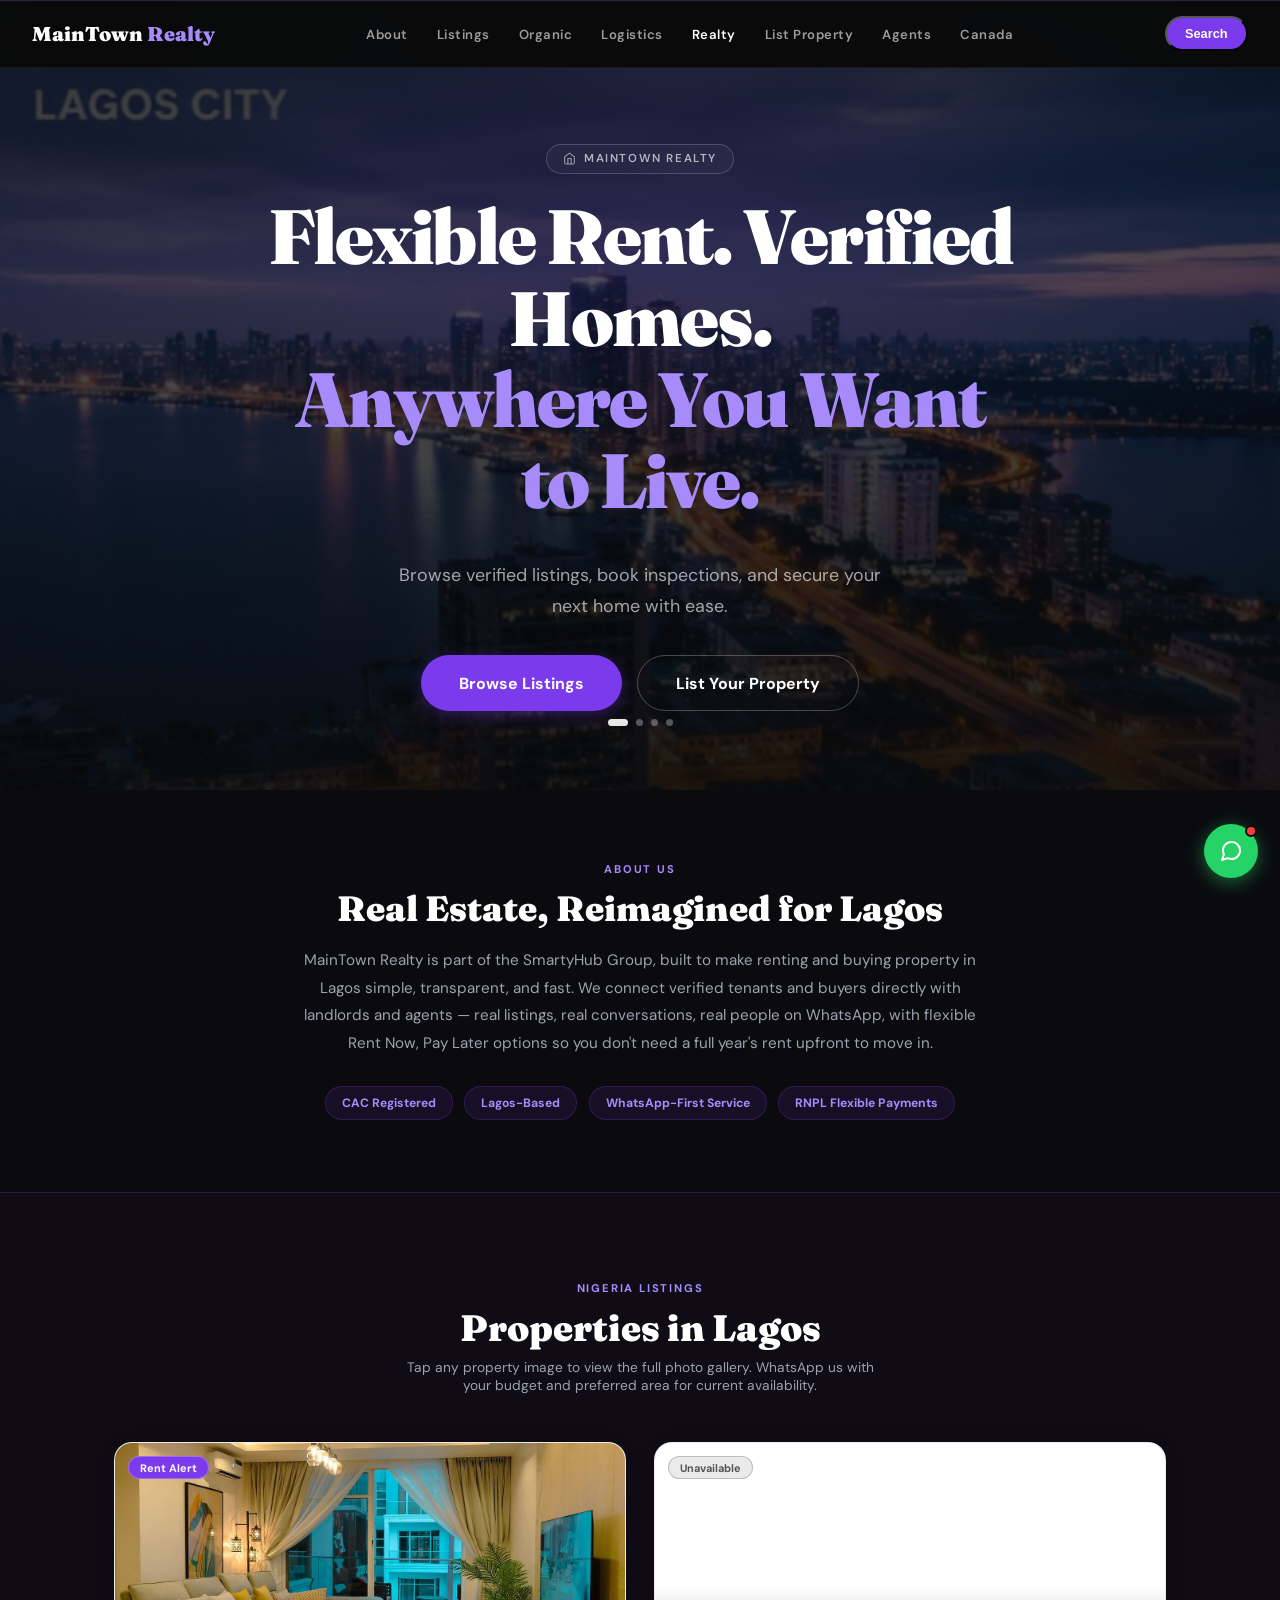
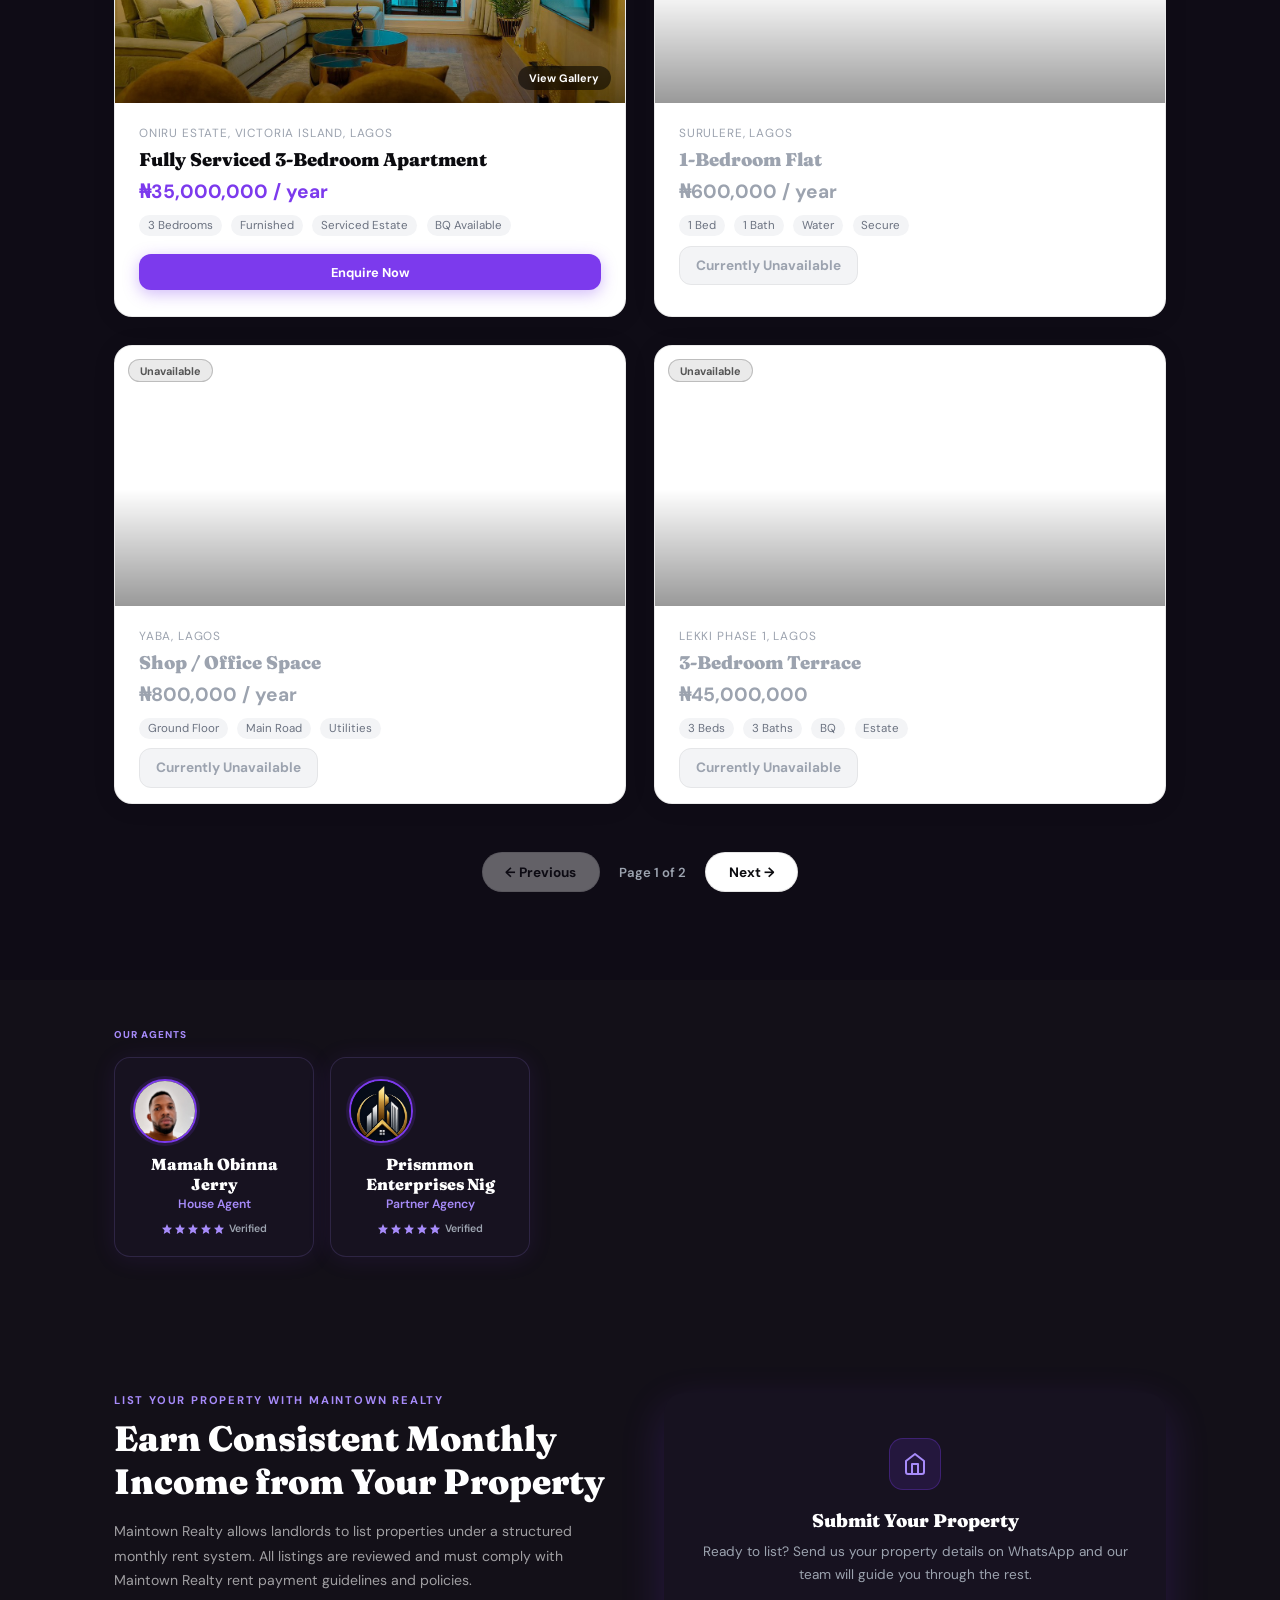
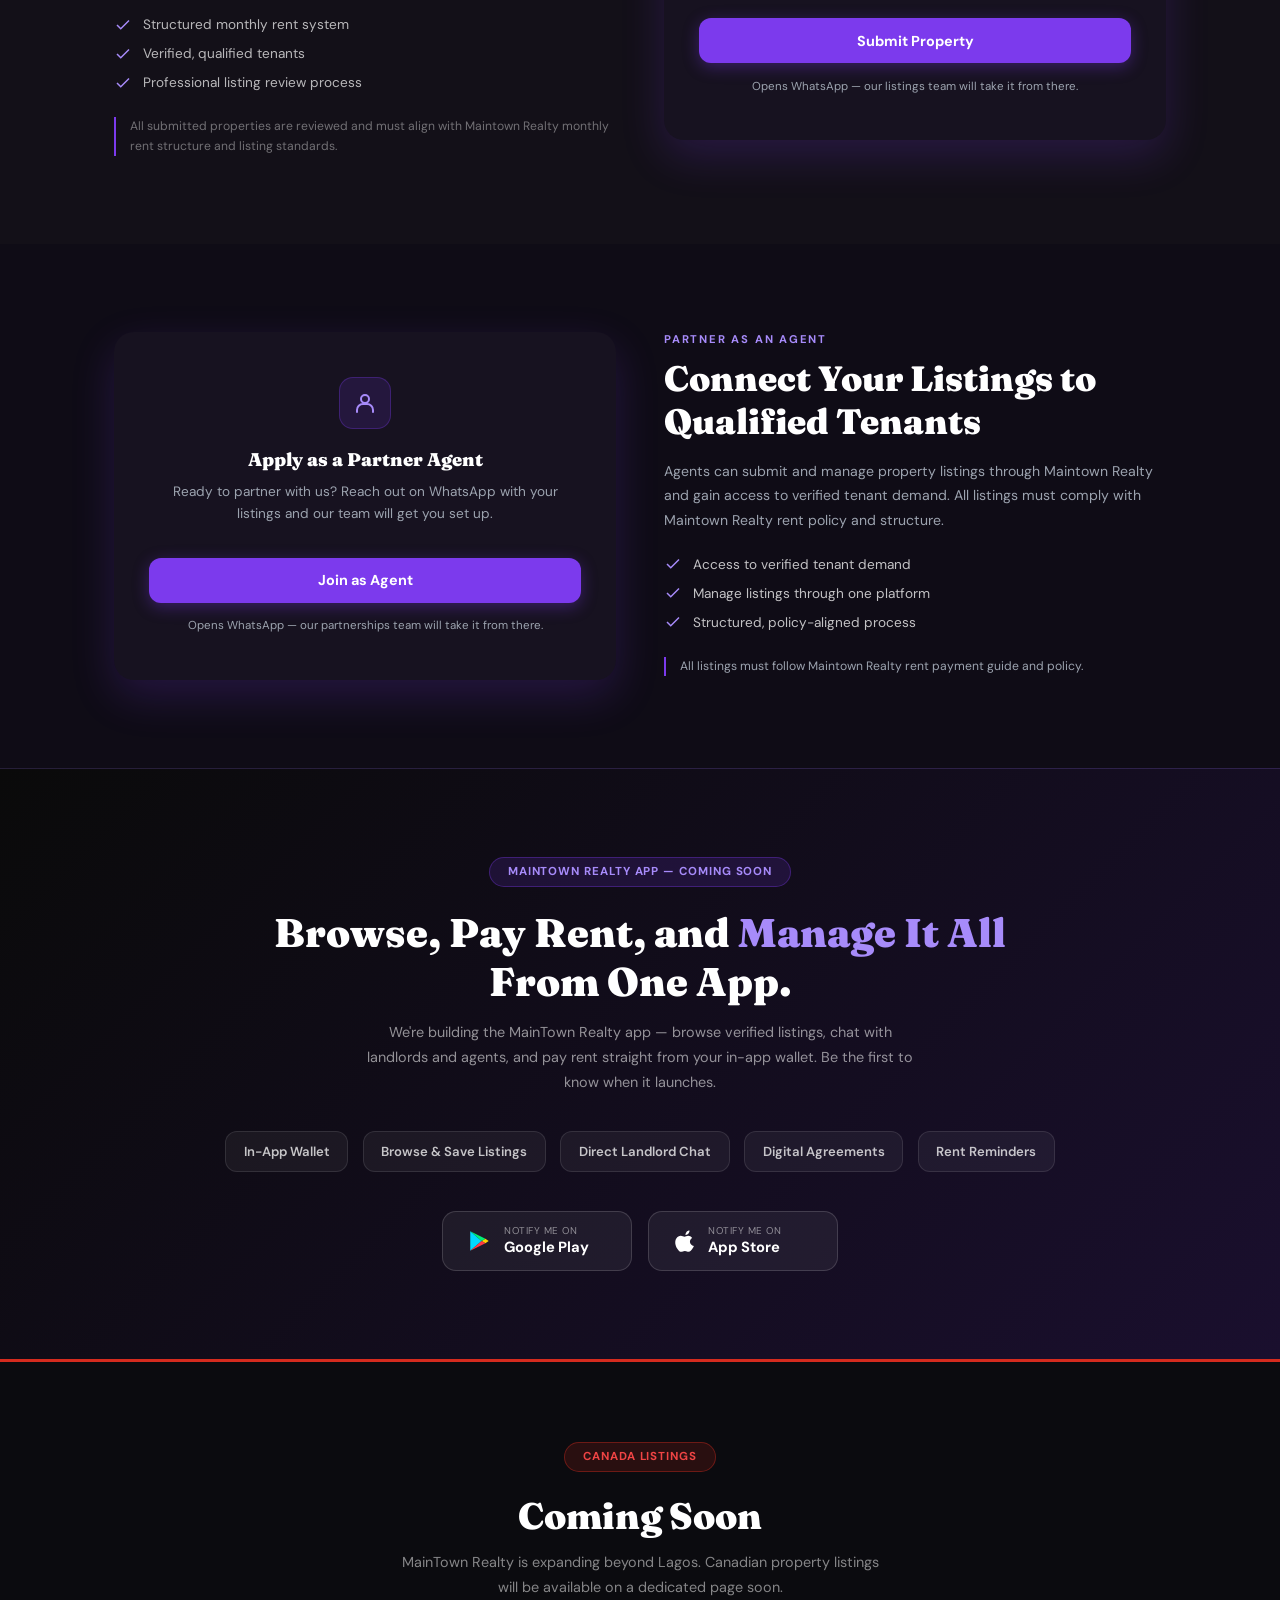
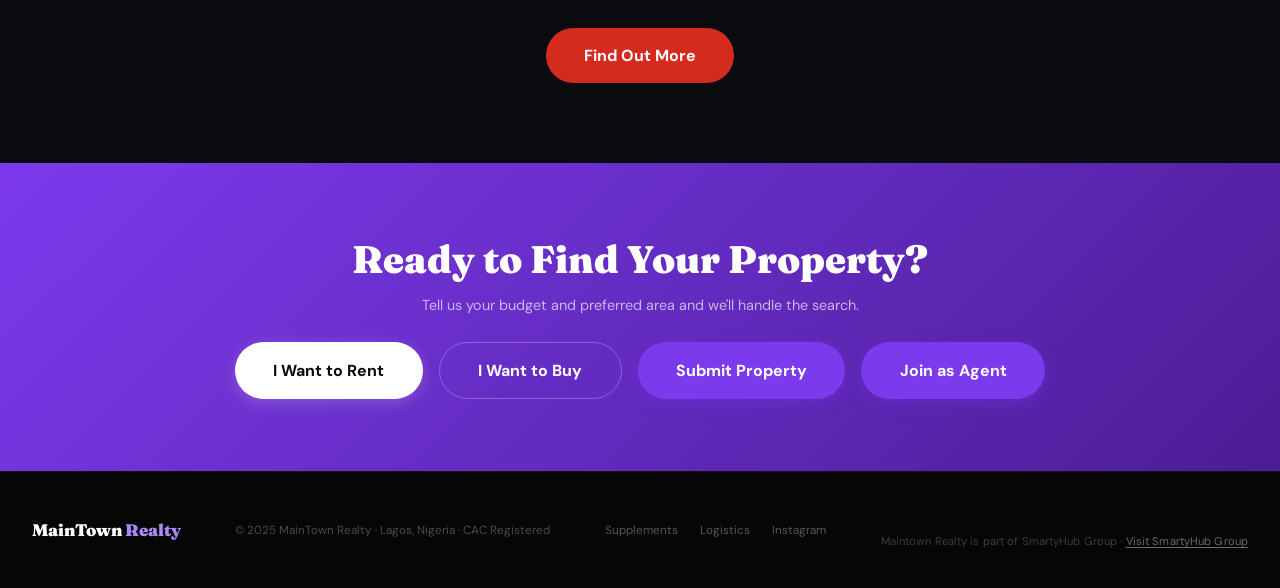
==== index.html @ 19ad1624 "Add files via upload" ====
<!DOCTYPE html>
<html lang="en">
<head>
<meta charset="UTF-8"/>
<meta name="viewport" content="width=device-width,initial-scale=1"/>
<title>MainTown Realty — Find a Home in Lagos · Flexible Payments</title>
<link rel="stylesheet" href="style.css"/>
<link rel="preload" as="image" href="images/hero/lagos-city.jpg"/>
<style>
.nav-cta { background:var(--p); }
.btn-white { background:#fff; color:var(--bk); box-shadow:0 4px 16px rgba(255,255,255,.18); }
.btn-white:hover { box-shadow:0 8px 26px rgba(255,255,255,.28); }
.search-bar {
  position:fixed; top:0; left:0; right:0; z-index:150;
  background:#0f0c16; border-bottom:1px solid rgba(167,139,250,.18);
  padding:0; max-height:0; overflow:hidden; transition:max-height .25s ease, padding .25s ease;
}
.search-bar.open { max-height:120px; padding:.9rem 1.5rem; }
.search-bar-inner { display:flex; gap:.6rem; max-width:1100px; margin:0 auto; align-items:center; }
#searchInput {
  flex:1; padding:.7rem 1rem; border-radius:10px; border:1.5px solid rgba(167,139,250,.25);
  background:rgba(255,255,255,.05); color:#fff; font-family:'DM Sans',sans-serif; font-size:.88rem;
}
#searchInput::placeholder { color:rgba(255,255,255,.4); }
#searchInput:focus { outline:none; border-color:var(--p); background:rgba(255,255,255,.08); }
.search-go {
  background:var(--p); color:#fff; border:none; padding:.7rem 1.3rem; border-radius:10px;
  font-weight:700; font-size:.85rem; cursor:pointer; transition:opacity .2s; white-space:nowrap;
}
.search-go:hover { opacity:.88; }
.search-close {
  background:transparent; border:1px solid rgba(255,255,255,.2); color:#fff; width:38px; height:38px;
  border-radius:50%; cursor:pointer; font-size:1rem; flex-shrink:0;
}
.search-close:hover { background:rgba(255,255,255,.08); }
.search-status { max-width:1100px; margin:.5rem auto 0; font-size:.78rem; color:rgba(255,255,255,.5); }
@media(max-width:600px) {
  .search-bar-inner { flex-wrap:wrap; }
  #searchInput { min-width:100%; order:1; }
  .search-go { order:2; }
  .search-close { order:3; margin-left:auto; }
}
.re-hero {
  position:relative;
  min-height:70vh; display:flex; flex-direction:column; justify-content:center; align-items:center; text-align:center;
  padding:9rem 1.5rem 4rem;
  overflow:hidden;
}
.hero-slideshow { position:absolute; inset:0; z-index:0; }
.hero-slide {
  position:absolute; inset:0;
  background-size:cover; background-position:center 55%;
  filter:saturate(.92) brightness(.68) contrast(1.05);
  opacity:0; transition:opacity 1.4s ease-in-out;
}
.hero-slide.active { opacity:1; }
.re-hero::after {
  content:''; position:absolute; inset:0;
  background:
    linear-gradient(180deg, rgba(10,10,10,.75) 0%, rgba(10,10,10,.55) 35%, rgba(10,10,10,.88) 100%),
    radial-gradient(ellipse 60% 50% at 50% 30%, rgba(124,58,237,.28) 0%, transparent 60%);
  z-index:1;
}
.re-hero > *:not(.hero-slideshow) { position:relative; z-index:2; }
.hero-dots { display:flex; gap:.5rem; justify-content:center; margin-top:.5rem; }
.hero-dot {
  width:7px; height:7px; border-radius:50%; background:rgba(255,255,255,.3);
  border:none; cursor:pointer; padding:0; transition:all .3s;
}
.hero-dot.active { background:rgba(255,255,255,.9); width:20px; border-radius:4px; }
.re-hero-kicker {
  display:inline-flex; align-items:center; gap:.5rem;
  font-size:.72rem; font-weight:600; letter-spacing:.14em; text-transform:uppercase;
  color:rgba(255,255,255,.65); margin-bottom:1.4rem;
  border:1px solid rgba(255,255,255,.18); border-radius:50px; padding:.4rem 1rem;
  background:rgba(255,255,255,.04); backdrop-filter:blur(8px);
}
.re-hero-kicker svg { width:13px; height:13px; opacity:.8; }
.re-hero h1 { font-size:clamp(2.3rem,6vw,5rem); max-width:760px; margin-bottom:.5em; letter-spacing:-.025em; }
.re-hero h1 span { color:var(--pl); }
.re-hero p { font-size:clamp(.92rem,1.8vw,1.12rem); color:rgba(255,255,255,.62); max-width:520px; line-height:1.75; margin:0 auto 2rem; }

/* LISTINGS — GRID (NOT SLIDER) */
.listings-section { background:#0f0c16; padding:5.5rem 0; }

.about-section { background:var(--bk); padding:4.5rem 0; border-bottom:1px solid var(--bd); }
.about-inner { max-width:720px; margin:0 auto; text-align:center; }
.about-inner h2 { font-family:'Fraunces',serif; font-size:clamp(1.6rem,3vw,2.2rem); color:var(--wh); margin-bottom:1.1rem; }
.about-inner p { font-size:.95rem; color:var(--gr); line-height:1.8; margin-bottom:1.8rem; }
.about-stats { display:flex; flex-wrap:wrap; justify-content:center; gap:.7rem; }
.about-stat {
  font-size:.76rem; font-weight:700; color:var(--pl); background:rgba(124,58,237,.1);
  border:1px solid rgba(124,58,237,.25); padding:.5rem 1rem; border-radius:50px;
}

.agent-section { background:var(--bk2); padding:3rem 0; }
.agent-grid { display:flex; flex-wrap:wrap; gap:1rem; }
.agent-card {
  width:200px; background:#171220; border:1px solid var(--bd);
  border-radius:16px; padding:1.3rem 1.1rem; text-align:center; box-shadow:var(--shadow);
}
.agent-photo {
  width:64px; height:64px; border-radius:50%; object-fit:cover; object-position:center 30%;
  border:2px solid var(--p); box-shadow:0 0 0 3px rgba(124,58,237,.16); margin-bottom:.7rem;
}
.agent-eyebrow { display:inline-block; font-size:.62rem; font-weight:800; letter-spacing:.1em; text-transform:uppercase; color:var(--pl); margin-bottom:.3rem; }
.agent-name { font-family:'Fraunces',serif; font-size:1rem; color:var(--wh); margin-bottom:.15rem; line-height:1.25; }
.agent-title { font-size:.76rem; color:var(--pl); font-weight:600; margin-bottom:.6rem; }
.agent-rating { display:flex; align-items:center; justify-content:center; gap:.3rem; }
.agent-stars { display:flex; gap:1px; color:var(--pl); }
.agent-stars svg { width:12px; height:12px; }
.agent-rating-text { font-size:.66rem; color:var(--gr); font-weight:600; }
.agent-slot-empty {
  width:200px; border:1.5px dashed var(--bd); border-radius:16px; display:flex;
  align-items:center; justify-content:center; text-align:center; padding:1.3rem 1rem;
  font-size:.76rem; color:var(--gr); min-height:168px;
}
.listings-grid {
  display:grid; grid-template-columns:1fr 1fr; gap:1.75rem; margin-top:3rem;
}
.prop-card { background:#ffffff; border-radius:18px; overflow:hidden; border:1px solid rgba(0,0,0,.08); box-shadow:0 2px 24px rgba(0,0,0,.08); transition:transform .22s, box-shadow .22s; }
.prop-card:hover { transform:translateY(-6px); box-shadow:var(--shadow-lg); }
.prop-img {
  height:260px; display:flex; align-items:center; justify-content:center; position:relative;
  background-size:cover; background-position:center; cursor:pointer;
}
.prop-img::after { content:''; position:absolute; inset:0; background:linear-gradient(180deg,rgba(0,0,0,0) 55%,rgba(0,0,0,.4) 100%); pointer-events:none; }
.prop-img .prop-view-hint {
  position:absolute; bottom:.8rem; right:.9rem; z-index:2;
  background:rgba(0,0,0,.55); color:#fff; font-size:.68rem; font-weight:700;
  padding:.32rem .7rem; border-radius:50px; display:flex; align-items:center; gap:.35rem;
  backdrop-filter:blur(4px);
}
.prop-badge { position:absolute; top:.8rem; left:.8rem; z-index:2; }
.prop-badge .pill-p { background:#7C3AED; border:1px solid rgba(255,255,255,.25); color:#ffffff; }
.prop-body { padding:1.4rem 1.5rem 1.6rem; }
.prop-location { font-size:.74rem; color:var(--gr); text-transform:uppercase; letter-spacing:.07em; margin-bottom:.4rem; display:flex; align-items:center; gap:.3rem; }
.prop-name { font-family:'Fraunces',serif; font-size:1.15rem; font-weight:900; color:#0b0b0f; margin-bottom:.5rem; }
.prop-price { font-size:1.2rem; font-weight:700; color:var(--p); margin-bottom:.7rem; }
.prop-price-note { font-size:.72rem; color:var(--gr); margin-top:-.5rem; margin-bottom:.7rem; line-height:1.5; }
.prop-features { display:flex; gap:.6rem; flex-wrap:wrap; margin-bottom:1.1rem; }
.prop-feat { font-size:.72rem; color:#6B7280; background:#F3F4F6; padding:.2rem .55rem; border-radius:50px; }
.prop-btn { width:100%; justify-content:center; border-radius:12px; }
.prop-card.unavailable .prop-img { filter:grayscale(1) brightness(.75); cursor:default; }
.prop-card.unavailable .prop-name,
.prop-card.unavailable .prop-price { color:#9CA3AF; }
.prop-card.unavailable .prop-view-hint { display:none; }
.pill-gray { background:rgba(107,114,128,.12); border:1px solid rgba(107,114,128,.3); color:#6B7280; }
.prop-btn-disabled {
  width:100%; text-align:center; padding:.65rem 1rem; border-radius:12px;
  background:#F3F4F6; color:#9CA3AF; font-weight:700; font-size:.85rem;
  cursor:not-allowed; border:1px solid rgba(0,0,0,.06);
}

@media (max-width:760px) {
  .listings-grid { grid-template-columns:1fr; }
  .prop-img { height:220px; }
}

/* PAGINATION */
.pagination { display:flex; align-items:center; justify-content:center; gap:1.2rem; margin-top:3rem; }
.page-btn {
  background:#ffffff; border:1.5px solid rgba(0,0,0,.1); color:#0b0b0f;
  padding:.65rem 1.4rem; border-radius:50px; font-size:.85rem; font-weight:700;
  cursor:pointer; transition:all .2s; font-family:'DM Sans',sans-serif;
}
.page-btn:hover:not(:disabled) { border-color:var(--p); color:var(--p); }
.page-btn:disabled { opacity:.35; cursor:not-allowed; }
.page-indicator { font-size:.82rem; color:var(--gr); font-weight:600; }

/* LIGHTBOX — FULL SCREEN IMAGE GALLERY SLIDER */
.lightbox {
  display:none; position:fixed; inset:0; z-index:999; background:rgba(5,5,5,.96);
  align-items:center; justify-content:center; flex-direction:column;
}
.lightbox.active { display:flex; }
.lb-stage { position:relative; width:100%; max-width:960px; height:78vh; display:flex; align-items:center; justify-content:center; touch-action:pan-y; overflow:hidden; }
.lb-stage img { max-width:100%; max-height:100%; object-fit:contain; border-radius:8px; user-select:none; -webkit-user-drag:none; }
.lb-close {
  position:absolute; top:1.3rem; right:1.5rem; z-index:2; background:rgba(255,255,255,.1);
  border:1px solid rgba(255,255,255,.2); color:#fff; width:42px; height:42px; border-radius:50%;
  font-size:1.3rem; cursor:pointer; display:flex; align-items:center; justify-content:center;
}
.lb-close:hover { background:rgba(255,255,255,.2); }
.lb-arrow {
  position:absolute; top:50%; transform:translateY(-50%); z-index:2;
  background:rgba(255,255,255,.1); border:1px solid rgba(255,255,255,.2); color:#fff;
  width:48px; height:48px; border-radius:50%; font-size:1.4rem; cursor:pointer;
  display:flex; align-items:center; justify-content:center;
}
.lb-arrow:hover { background:rgba(255,255,255,.2); }
.lb-prev { left:1rem; }
.lb-next { right:1rem; }
.lb-counter { color:rgba(255,255,255,.6); font-size:.82rem; margin-top:1rem; letter-spacing:.03em; }
.lb-caption { color:#fff; font-size:.95rem; font-weight:700; margin-top:.3rem; font-family:'Fraunces',serif; }
@media (max-width:640px) {
  .lb-stage { height:60vh; }
  .lb-arrow { width:40px; height:40px; font-size:1.2rem; }
}

/* ONBOARDING — LANDLORD / AGENT */
.onb-section { padding:5.5rem 0; }
.onb-section.landlord { background:var(--bk2); }
.onb-section.agent { background:#0f0c16; }
.onb-inner { display:grid; grid-template-columns:1fr 1fr; gap:3rem; align-items:start; }
.onb-text h2 { font-size:clamp(1.5rem,3vw,2.2rem); margin-bottom:1rem; }
.onb-section.landlord .onb-text h2 { color:var(--wh); }
.onb-section.agent .onb-text h2 { color:var(--wh); }
.onb-text p.onb-desc { font-size:.88rem; line-height:1.75; margin-bottom:1.4rem; }
.onb-section.landlord .onb-desc { color:rgba(255,255,255,.6); }
.onb-section.agent .onb-desc { color:var(--gr); }
.onb-perks { list-style:none; display:flex; flex-direction:column; gap:.7rem; margin-bottom:1.6rem; }
.onb-perk { display:flex; align-items:center; gap:.7rem; font-size:.85rem; }
.onb-section.landlord .onb-perk { color:rgba(255,255,255,.7); }
.onb-section.agent .onb-perk { color:rgba(255,255,255,.75); }
.onb-perk svg { flex-shrink:0; color:var(--pl); }
.onb-note { font-size:.76rem; line-height:1.6; border-left:2px solid var(--p); padding-left:.9rem; }
.onb-section.landlord .onb-note { color:rgba(255,255,255,.4); }
.onb-section.agent .onb-note { color:var(--gr); }

.onb-card { background:#171220; border-radius:20px; padding:2rem 2.2rem 2.2rem; box-shadow:0 16px 44px rgba(124,58,237,.20); }
.onb-card h3 { font-family:'Fraunces',serif; font-size:1.15rem; color:var(--wh); margin-bottom:1.4rem; }
.onb-field { margin-bottom:1.1rem; }
.onb-field label { display:block; font-size:.74rem; font-weight:700; color:rgba(255,255,255,.72); margin-bottom:.4rem; text-transform:uppercase; letter-spacing:.04em; }
.onb-field input, .onb-field select {
  width:100%; padding:.75rem .9rem; border-radius:10px; border:1.5px solid rgba(167,139,250,.22);
  font-family:'DM Sans',sans-serif; font-size:.88rem; color:var(--wh); background:rgba(255,255,255,.05);
  transition:border-color .2s;
}
.onb-field input:focus, .onb-field select:focus { outline:none; border-color:var(--p); background:rgba(255,255,255,.09); }
.onb-field input[type="file"] { padding:.6rem .9rem; font-size:.8rem; }
.onb-submit { width:100%; justify-content:center; margin-top:.4rem; border-radius:12px; }
.onb-formnote { font-size:.72rem; color:var(--gr); margin-top:.9rem; line-height:1.55; text-align:center; }

.onb-cta-card { text-align:center; padding:2.8rem 2.2rem; }
.onb-cta-icon { display:flex; align-items:center; justify-content:center; width:52px; height:52px; border-radius:14px; background:rgba(124,58,237,.14); border:1px solid rgba(124,58,237,.3); color:var(--pl); margin:0 auto 1.2rem; }
.onb-cta-card h3 { margin-bottom:.6rem; }
.onb-cta-sub { font-size:.85rem; color:var(--gr); line-height:1.65; margin-bottom:1.6rem; }
.onb-cta-card .onb-submit { display:inline-flex; }

/* APP COMING SOON */
.app-section {
  background:linear-gradient(135deg,#0A0A0A 0%,#1A0F2E 100%); padding:5.5rem 0; text-align:center;
  border-top:1px solid rgba(167,139,250,.15);
}
.app-badge {
  display:inline-flex; align-items:center; gap:.5rem; background:rgba(124,58,237,.15);
  border:1px solid rgba(124,58,237,.35); border-radius:50px; padding:.4rem 1.1rem;
  font-size:.72rem; font-weight:700; letter-spacing:.08em; text-transform:uppercase; color:var(--pl);
  margin-bottom:1.3rem;
}
.app-section h2 { font-size:clamp(1.7rem,3.4vw,2.5rem); color:var(--wh); margin-bottom:.9rem; }
.app-section h2 span { color:var(--pl); }
.app-section p.app-desc { font-size:.9rem; color:rgba(255,255,255,.55); max-width:560px; margin:0 auto 2.2rem; line-height:1.75; }
.app-features { display:flex; gap:.9rem; flex-wrap:wrap; justify-content:center; margin-bottom:2.4rem; }
.app-feat {
  display:flex; align-items:center; gap:.5rem; background:rgba(255,255,255,.05);
  border:1px solid rgba(255,255,255,.1); border-radius:12px; padding:.7rem 1.1rem;
  font-size:.82rem; color:rgba(255,255,255,.75); font-weight:600;
}
.app-store-btns { display:flex; gap:1rem; justify-content:center; flex-wrap:wrap; }
.app-store-btn {
  display:flex; align-items:center; gap:.7rem; background:rgba(255,255,255,.06);
  border:1.5px solid rgba(255,255,255,.15); color:#fff; padding:.8rem 1.5rem;
  border-radius:14px; text-decoration:none; transition:all .2s; min-width:190px;
}
.app-store-btn:hover { background:rgba(255,255,255,.1); border-color:rgba(255,255,255,.3); transform:translateY(-2px); }
.app-store-btn svg { flex-shrink:0; }
.app-store-btn .astb-label { text-align:left; }
.app-store-btn .astb-small { font-size:.62rem; color:rgba(255,255,255,.5); display:block; text-transform:uppercase; letter-spacing:.05em; }
.app-store-btn .astb-big { font-size:.92rem; font-weight:700; display:block; }

@media(max-width:900px) {
  .onb-inner { grid-template-columns:1fr; }
}

/* CANADA — SIMPLE TEASER, LAST SECTION */
.canada-teaser {
  background:var(--bk); padding:5rem 0; text-align:center; border-top:3px solid #D52B1E;
}
.canada-teaser .flag-pill {
  display:inline-flex; align-items:center; gap:.5rem; background:rgba(213,43,30,.15);
  border:1px solid rgba(213,43,30,.4); border-radius:50px; padding:.4rem 1.1rem;
  font-size:.72rem; font-weight:700; letter-spacing:.08em; text-transform:uppercase; color:#EF4444;
  margin-bottom:1.3rem;
}
.canada-teaser h2 { font-size:clamp(1.6rem,3.2vw,2.3rem); color:var(--wh); margin-bottom:.8rem; }
.canada-teaser p { font-size:.9rem; color:rgba(255,255,255,.5); max-width:480px; margin:0 auto 1.8rem; line-height:1.7; }
.canada-teaser .btn { background:#D52B1E; color:#fff; }
.canada-teaser .btn:hover { opacity:.88; }

/* CTA */
.re-cta { background:linear-gradient(135deg,var(--p) 0%,#4C1D95 100%); padding:4.5rem 0; text-align:center; }
.re-cta h2 { font-size:clamp(1.6rem,3.5vw,2.4rem); margin-bottom:.8rem; }
.re-cta p { color:rgba(255,255,255,.65); font-size:.9rem; margin-bottom:1.8rem; }
.re-cta-btns { display:flex; gap:1rem; justify-content:center; flex-wrap:wrap; }
</style>
</head>
<body>
<div class="wa-float"><a href="https://wa.me/2348066611017?text=Hi,%20I%20want%20to%20find%20a%20property" target="_blank"><svg width="24" height="24" viewBox="0 0 24 24" fill="none" stroke="currentColor" stroke-width="2" stroke-linecap="round" stroke-linejoin="round"><path d="M21 11.5a8.38 8.38 0 0 1-.9 3.8 8.5 8.5 0 0 1-7.6 4.7 8.38 8.38 0 0 1-3.8-.9L3 21l1.9-5.7a8.38 8.38 0 0 1-.9-3.8 8.5 8.5 0 0 1 4.7-7.6 8.38 8.38 0 0 1 3.8-.9h.5a8.48 8.48 0 0 1 8 8v.5z"/></svg><span class="wa-dot"></span></a></div>

<nav class="nav">
  <a href="index.html" class="nav-logo">MainTown <em>Realty</em></a>
  <ul class="nav-links">
    <li><a href="#about">About</a></li>
    <li><a href="#listings">Listings</a></li>
    <li><a href="organic.html">Organic</a></li>
    <li><a href="logistics.html">Logistics</a></li>
    <li><a href="index.html" class="active">Realty</a></li>
    <li><a href="#landlords">List Property</a></li>
    <li><a href="#agents">Agents</a></li>
    <li><a href="#canada">Canada</a></li>
  </ul>
  <button id="navSearchBtn" class="nav-cta" onclick="toggleSearch()">Search</button>
</nav>

<!-- SEARCH BAR -->
<div class="search-bar" id="searchBar">
  <div class="search-bar-inner">
    <input type="text" id="searchInput" placeholder="Search by area, e.g. Lekki, Ikeja, Yaba..." autocomplete="off"/>
    <button class="search-go" onclick="runSearch()">Search</button>
    <button class="search-close" onclick="toggleSearch()" aria-label="Close search">✕</button>
  </div>
  <div class="search-status" id="searchStatus"></div>
</div>

<!-- HERO -->
<section class="re-hero">
  <div class="hero-slideshow" id="heroSlideshow">
    <div class="hero-slide active" style="background-image:url('images/hero/lagos-city.jpg')"></div>
    <div class="hero-slide" style="background-image:url('images/hero/abuja-city.jpg')"></div>
    <div class="hero-slide" style="background-image:url('images/hero/lagos-home.jpg')"></div>
    <div class="hero-slide" style="background-image:url('images/hero/abuja-home.png')"></div>
  </div>
  <span class="re-hero-kicker fade-up">
    <svg viewBox="0 0 24 24" fill="none" stroke="currentColor" stroke-width="2"><path d="M3 9l9-7 9 7v11a2 2 0 0 1-2 2H5a2 2 0 0 1-2-2z"/><path d="M9 22V12h6v10"/></svg>
    MainTown Realty
  </span>
  <h1 class="display fade-up delay-1">Flexible Rent. Verified Homes.<br/><span>Anywhere You Want to Live.</span></h1>
  <p class="fade-up delay-2">Browse verified listings, book inspections, and secure your next home with ease.</p>
  <div style="display:flex;gap:.9rem;flex-wrap:wrap;justify-content:center" class="fade-up delay-3">
    <a href="#listings" class="btn btn-p btn-lg">Browse Listings</a>
    <a href="#landlords" class="btn btn-ghost btn-lg">List Your Property</a>
  </div>
  <div class="hero-dots" id="heroDots">
    <button class="hero-dot active" onclick="goToSlide(0)" aria-label="Lagos City"></button>
    <button class="hero-dot" onclick="goToSlide(1)" aria-label="Abuja City"></button>
    <button class="hero-dot" onclick="goToSlide(2)" aria-label="Lagos Home"></button>
    <button class="hero-dot" onclick="goToSlide(3)" aria-label="Abuja Home"></button>
  </div>
</section>

<!-- ABOUT -->
<section class="about-section" id="about">
  <div class="wrap about-inner">
    <span class="eyebrow eyebrow-p">About Us</span>
    <h2>Real Estate, Reimagined for Lagos</h2>
    <p>MainTown Realty is part of the SmartyHub Group, built to make renting and buying property in Lagos simple, transparent, and fast. We connect verified tenants and buyers directly with landlords and agents — real listings, real conversations, real people on WhatsApp, with flexible Rent Now, Pay Later options so you don't need a full year's rent upfront to move in.</p>
    <div class="about-stats">
      <span class="about-stat">CAC Registered</span>
      <span class="about-stat">Lagos-Based</span>
      <span class="about-stat">WhatsApp-First Service</span>
      <span class="about-stat">RNPL Flexible Payments</span>
    </div>
  </div>
</section>

<!-- NIGERIA PROPERTY LISTINGS -->
<section class="listings-section" id="listings">
  <div class="wrap">
    <div class="center">
      <span class="eyebrow eyebrow-p">Nigeria Listings</span>
      <h2 style="color:var(--wh);font-size:clamp(1.6rem,3vw,2.3rem)">Properties in Lagos</h2>
      <p style="color:var(--gr);font-size:.86rem;margin-top:.5rem;max-width:480px;margin-left:auto;margin-right:auto">Tap any property image to view the full photo gallery. WhatsApp us with your budget and preferred area for current availability.</p>
    </div>

    <div class="listings-grid" id="listingsGrid">
            <div class="prop-card">
        <div class="prop-img" style="background-image:url('images/oniru/living-room.jpg')" onclick="openLightbox(0)">
          <div class="prop-badge"><span class="pill pill-p">Rent Alert</span></div>
          <div class="prop-view-hint">View Gallery</div>
        </div>
        <div class="prop-body">
          <div class="prop-location">Oniru Estate, Victoria Island, Lagos</div>
          <div class="prop-name">Fully Serviced 3-Bedroom Apartment</div>
          <div class="prop-price">₦35,000,000 / year</div>
          <div class="prop-features"><span class="prop-feat">3 Bedrooms</span><span class="prop-feat">Furnished</span><span class="prop-feat">Serviced Estate</span><span class="prop-feat">BQ Available</span></div>
          <a href="https://wa.me/2348066611017?text=Hi%2C%20I%27m%20interested%20in%20the%20Fully%20Serviced%203-Bedroom%20Apartment%20in%20Oniru%20Estate%2C%20Victoria%20Island%20(%E2%82%A635M%2Fyear)." class="btn btn-p btn-sm prop-btn" target="_blank">Enquire Now</a>
        </div>
      </div>
      <div class="prop-card unavailable">
        <div class="prop-img" style="background-image:url('https://images.unsplash.com/photo-1522708323590-d24dbb6b0267?auto=format&fit=crop&w=800&q=75')">
          <div class="prop-badge"><span class="pill pill-gray">Unavailable</span></div>
        </div>
        <div class="prop-body">
          <div class="prop-location">Surulere, Lagos</div>
          <div class="prop-name">1-Bedroom Flat</div>
          <div class="prop-price">₦600,000 / year</div>
          <div class="prop-features"><span class="prop-feat">1 Bed</span><span class="prop-feat">1 Bath</span><span class="prop-feat">Water</span><span class="prop-feat">Secure</span></div>
          <span class="prop-btn-disabled">Currently Unavailable</span>
        </div>
      </div>
      <div class="prop-card unavailable">
        <div class="prop-img" style="background-image:url('https://images.unsplash.com/photo-1497366216548-37526070297c?auto=format&fit=crop&w=800&q=75')">
          <div class="prop-badge"><span class="pill pill-gray">Unavailable</span></div>
        </div>
        <div class="prop-body">
          <div class="prop-location">Yaba, Lagos</div>
          <div class="prop-name">Shop / Office Space</div>
          <div class="prop-price">₦800,000 / year</div>
          <div class="prop-features"><span class="prop-feat">Ground Floor</span><span class="prop-feat">Main Road</span><span class="prop-feat">Utilities</span></div>
          <span class="prop-btn-disabled">Currently Unavailable</span>
        </div>
      </div>
      <div class="prop-card unavailable">
        <div class="prop-img" style="background-image:url('https://images.unsplash.com/photo-1564013799919-ab600027ffc6?auto=format&fit=crop&w=800&q=75')">
          <div class="prop-badge"><span class="pill pill-gray">Unavailable</span></div>
        </div>
        <div class="prop-body">
          <div class="prop-location">Lekki Phase 1, Lagos</div>
          <div class="prop-name">3-Bedroom Terrace</div>
          <div class="prop-price">₦45,000,000</div>
          <div class="prop-features"><span class="prop-feat">3 Beds</span><span class="prop-feat">3 Baths</span><span class="prop-feat">BQ</span><span class="prop-feat">Estate</span></div>
          <span class="prop-btn-disabled">Currently Unavailable</span>
        </div>
      </div>
      <div class="prop-card unavailable">
        <div class="prop-img" style="background-image:url('https://images.unsplash.com/photo-1493809842364-78817add7ffb?auto=format&fit=crop&w=800&q=75')">
          <div class="prop-badge"><span class="pill pill-gray">Unavailable</span></div>
        </div>
        <div class="prop-body">
          <div class="prop-location">Ojodu Berger, Lagos</div>
          <div class="prop-name">Self-Contain Studio</div>
          <div class="prop-price">₦350,000 / year</div>
          <div class="prop-features"><span class="prop-feat">Self-Contain</span><span class="prop-feat">Water</span><span class="prop-feat">Security</span></div>
          <span class="prop-btn-disabled">Currently Unavailable</span>
        </div>
      </div>
      <div class="prop-card">
        <div class="prop-img" style="background-image:url('images/oniru-vi-duplex/exterior.jpg')" onclick="openLightbox(5)">
          <div class="prop-badge"><span class="pill pill-p">New Listing</span></div>
          <div class="prop-view-hint">View Gallery</div>
        </div>
        <div class="prop-body">
          <div class="prop-location">Oniru, Victoria Island, Lagos</div>
          <div class="prop-name">Unfurnished 4-Bedroom Terrace Duplex</div>
          <div class="prop-price">₦35,000,000 / year</div>
          <div class="prop-price-note">+ Service Charge ₦2,500,000 (excl. light &amp; diesel) · Agency 10% · Legal 10% · Caution ₦3,000,000</div>
          <div class="prop-features"><span class="prop-feat">4 Bedrooms</span><span class="prop-feat">Unfurnished</span><span class="prop-feat">Terrace Duplex</span><span class="prop-feat">Ensuite Rooms</span></div>
          <a href="https://wa.me/2348066611017?text=Hi%2C%20I%27m%20interested%20in%20the%20Unfurnished%204-Bedroom%20Terrace%20Duplex%20in%20Oniru%2C%20Victoria%20Island%20(%E2%82%A635M%2Fyear%2C%20SC%20%E2%82%A62.5M%2C%20Agency%2010%25%2C%20Legal%2010%25%2C%20Caution%20%E2%82%A63M)." class="btn btn-p btn-sm prop-btn" target="_blank">Enquire Now</a>
        </div>
      </div>

    </div>

    <div class="pagination">
      <button class="page-btn" id="prevPage" onclick="changePage(-1)">← Previous</button>
      <span class="page-indicator" id="pageIndicator">Page 1 of 1</span>
      <button class="page-btn" id="nextPage" onclick="changePage(1)">Next →</button>
    </div>
  </div>
</section>

<!-- MEET YOUR AGENT -->
<section class="agent-section">
  <div class="wrap">
    <span class="agent-eyebrow" style="margin-bottom:1rem;display:block">Our Agents</span>
    <div class="agent-grid">
      <div class="agent-card">
        <img src="images/team/obinna-jerry.jpg" alt="Mamah Obinna Jerry" class="agent-photo"/>
        <h3 class="agent-name">Mamah Obinna Jerry</h3>
        <p class="agent-title">House Agent</p>
        <div class="agent-rating">
          <span class="agent-stars">
            <svg viewBox="0 0 24 24" fill="currentColor"><polygon points="12 2 15 9 22 9.5 17 14.5 18.5 22 12 18 5.5 22 7 14.5 2 9.5 9 9"/></svg>
            <svg viewBox="0 0 24 24" fill="currentColor"><polygon points="12 2 15 9 22 9.5 17 14.5 18.5 22 12 18 5.5 22 7 14.5 2 9.5 9 9"/></svg>
            <svg viewBox="0 0 24 24" fill="currentColor"><polygon points="12 2 15 9 22 9.5 17 14.5 18.5 22 12 18 5.5 22 7 14.5 2 9.5 9 9"/></svg>
            <svg viewBox="0 0 24 24" fill="currentColor"><polygon points="12 2 15 9 22 9.5 17 14.5 18.5 22 12 18 5.5 22 7 14.5 2 9.5 9 9"/></svg>
            <svg viewBox="0 0 24 24" fill="currentColor"><polygon points="12 2 15 9 22 9.5 17 14.5 18.5 22 12 18 5.5 22 7 14.5 2 9.5 9 9"/></svg>
          </span>
          <span class="agent-rating-text">Verified</span>
        </div>
      </div>
      <div class="agent-card">
        <img src="images/team/prismmon-icon.png" alt="Prismmon Enterprises Nig" class="agent-photo"/>
        <h3 class="agent-name">Prismmon Enterprises Nig</h3>
        <p class="agent-title">Partner Agency</p>
        <div class="agent-rating">
          <span class="agent-stars">
            <svg viewBox="0 0 24 24" fill="currentColor"><polygon points="12 2 15 9 22 9.5 17 14.5 18.5 22 12 18 5.5 22 7 14.5 2 9.5 9 9"/></svg>
            <svg viewBox="0 0 24 24" fill="currentColor"><polygon points="12 2 15 9 22 9.5 17 14.5 18.5 22 12 18 5.5 22 7 14.5 2 9.5 9 9"/></svg>
            <svg viewBox="0 0 24 24" fill="currentColor"><polygon points="12 2 15 9 22 9.5 17 14.5 18.5 22 12 18 5.5 22 7 14.5 2 9.5 9 9"/></svg>
            <svg viewBox="0 0 24 24" fill="currentColor"><polygon points="12 2 15 9 22 9.5 17 14.5 18.5 22 12 18 5.5 22 7 14.5 2 9.5 9 9"/></svg>
            <svg viewBox="0 0 24 24" fill="currentColor"><polygon points="12 2 15 9 22 9.5 17 14.5 18.5 22 12 18 5.5 22 7 14.5 2 9.5 9 9"/></svg>
          </span>
          <span class="agent-rating-text">Verified</span>
        </div>
      </div>
    </div>
  </div>
</section>

<!-- FULL-SCREEN IMAGE GALLERY LIGHTBOX -->
<div class="lightbox" id="lightbox">
  <button class="lb-close" onclick="closeLightbox()">✕</button>
  <div class="lb-stage" id="lbStage">
    <button class="lb-arrow lb-prev" onclick="lbNav(-1)">‹</button>
    <img id="lbImage" src="" alt="Property photo"/>
    <button class="lb-arrow lb-next" onclick="lbNav(1)">›</button>
  </div>
  <div class="lb-caption" id="lbCaption"></div>
  <div class="lb-counter" id="lbCounter"></div>
</div>

<!-- LANDLORD ONBOARDING -->
<section class="onb-section landlord" id="landlords">
  <div class="wrap">
    <div class="onb-inner">
      <div class="onb-text">
        <span class="eyebrow eyebrow-p">List Your Property with Maintown Realty</span>
        <h2>Earn Consistent Monthly Income from Your Property</h2>
        <p class="onb-desc">Maintown Realty allows landlords to list properties under a structured monthly rent system. All listings are reviewed and must comply with Maintown Realty rent payment guidelines and policies.</p>
        <ul class="onb-perks">
          <li class="onb-perk"><svg width="18" height="18" viewBox="0 0 24 24" fill="none" stroke="currentColor" stroke-width="2"><path d="M20 6L9 17l-5-5"/></svg> Structured monthly rent system</li>
          <li class="onb-perk"><svg width="18" height="18" viewBox="0 0 24 24" fill="none" stroke="currentColor" stroke-width="2"><path d="M20 6L9 17l-5-5"/></svg> Verified, qualified tenants</li>
          <li class="onb-perk"><svg width="18" height="18" viewBox="0 0 24 24" fill="none" stroke="currentColor" stroke-width="2"><path d="M20 6L9 17l-5-5"/></svg> Professional listing review process</li>
        </ul>
        <div class="onb-note">All submitted properties are reviewed and must align with Maintown Realty monthly rent structure and listing standards.</div>
      </div>
      <div class="onb-card onb-cta-card">
        <div class="onb-cta-icon"><svg width="24" height="24" viewBox="0 0 24 24" fill="none" stroke="currentColor" stroke-width="2" stroke-linecap="round" stroke-linejoin="round"><path d="M3 9l9-7 9 7v11a2 2 0 0 1-2 2H5a2 2 0 0 1-2-2z"/><path d="M9 22V12h6v10"/></svg></div>
        <h3>Submit Your Property</h3>
        <p class="onb-cta-sub">Ready to list? Send us your property details on WhatsApp and our team will guide you through the rest.</p>
        <a href="https://wa.me/2348066611017?text=Hi%2C%20I%27d%20like%20to%20list%20my%20property%20with%20Maintown%20Realty." class="btn btn-p onb-submit" target="_blank">Submit Property</a>
        <div class="onb-formnote">Opens WhatsApp — our listings team will take it from there.</div>
      </div>
    </div>
  </div>
</section>

<!-- AGENT PARTNERSHIP -->
<section class="onb-section agent" id="agents">
  <div class="wrap">
    <div class="onb-inner">
      <div class="onb-card onb-cta-card">
        <div class="onb-cta-icon"><svg width="24" height="24" viewBox="0 0 24 24" fill="none" stroke="currentColor" stroke-width="2" stroke-linecap="round" stroke-linejoin="round"><circle cx="12" cy="8" r="4"/><path d="M4 21v-2a6 6 0 0 1 6-6h4a6 6 0 0 1 6 6v2"/></svg></div>
        <h3>Apply as a Partner Agent</h3>
        <p class="onb-cta-sub">Ready to partner with us? Reach out on WhatsApp with your listings and our team will get you set up.</p>
        <a href="https://wa.me/2348066611017?text=Hi%2C%20I%27d%20like%20to%20partner%20as%20an%20agent%20with%20Maintown%20Realty." class="btn btn-p onb-submit" target="_blank">Join as Agent</a>
        <div class="onb-formnote">Opens WhatsApp — our partnerships team will take it from there.</div>
      </div>
      <div class="onb-text">
        <span class="eyebrow eyebrow-p">Partner as an Agent</span>
        <h2>Connect Your Listings to Qualified Tenants</h2>
        <p class="onb-desc">Agents can submit and manage property listings through Maintown Realty and gain access to verified tenant demand. All listings must comply with Maintown Realty rent policy and structure.</p>
        <ul class="onb-perks">
          <li class="onb-perk"><svg width="18" height="18" viewBox="0 0 24 24" fill="none" stroke="currentColor" stroke-width="2"><path d="M20 6L9 17l-5-5"/></svg> Access to verified tenant demand</li>
          <li class="onb-perk"><svg width="18" height="18" viewBox="0 0 24 24" fill="none" stroke="currentColor" stroke-width="2"><path d="M20 6L9 17l-5-5"/></svg> Manage listings through one platform</li>
          <li class="onb-perk"><svg width="18" height="18" viewBox="0 0 24 24" fill="none" stroke="currentColor" stroke-width="2"><path d="M20 6L9 17l-5-5"/></svg> Structured, policy-aligned process</li>
        </ul>
        <div class="onb-note">All listings must follow Maintown Realty rent payment guide and policy.</div>
      </div>
    </div>
  </div>
</section>

<!-- APP COMING SOON -->
<section class="app-section" id="app">
  <div class="wrap">
    <span class="app-badge">MainTown Realty App — Coming Soon</span>
    <h2>Browse, Pay Rent, and <span>Manage It All</span><br/>From One App.</h2>
    <p class="app-desc">We're building the MainTown Realty app — browse verified listings, chat with landlords and agents, and pay rent straight from your in-app wallet. Be the first to know when it launches.</p>
    <div class="app-features">
      <div class="app-feat">In-App Wallet</div>
      <div class="app-feat">Browse & Save Listings</div>
      <div class="app-feat">Direct Landlord Chat</div>
      <div class="app-feat">Digital Agreements</div>
      <div class="app-feat">Rent Reminders</div>
    </div>
    <div class="app-store-btns">
      <a href="https://wa.me/2348066611017?text=Hi%2C%20please%20notify%20me%20when%20the%20MainTown%20Realty%20app%20launches%20on%20Google%20Play." class="app-store-btn" target="_blank">
        <svg width="26" height="26" viewBox="0 0 24 24" fill="none"><path d="M3 3l10.5 9L3 21V3z" fill="#00D9FF"/><path d="M13.5 12l3.5-2 3 2-3 2-3.5-2z" fill="#FFD200"/><path d="M3 3l14 7-3.5 2L3 3z" fill="#00F076"/><path d="M3 21l14-7-3.5-2L3 21z" fill="#FF3A44"/></svg>
        <span class="astb-label"><span class="astb-small">Notify me on</span><span class="astb-big">Google Play</span></span>
      </a>
      <a href="https://wa.me/2348066611017?text=Hi%2C%20please%20notify%20me%20when%20the%20MainTown%20Realty%20app%20launches%20on%20the%20App%20Store." class="app-store-btn" target="_blank">
        <svg width="24" height="24" viewBox="0 0 24 24" fill="#fff"><path d="M16.5 1.5c.1 1.1-.3 2.2-1 3-.7.8-1.9 1.5-3 1.4-.1-1.1.4-2.2 1-3 .7-.8 1.9-1.4 3-1.4zM20.9 17c-.5 1.2-.8 1.7-1.5 2.7-.9 1.4-2.2 3.1-3.8 3.1-1.4 0-1.8-.9-3.7-.9s-2.4.9-3.7.9c-1.6 0-2.8-1.5-3.7-2.9C2 16.7 1.6 12 3.3 9.5c1.1-1.7 2.9-2.7 4.5-2.7 1.5 0 2.5 1 3.7 1 1.2 0 1.9-1 3.7-1 1.4 0 2.9.8 4 2.1-3.5 1.9-2.9 6.9 1.7 8.1z"/></svg>
        <span class="astb-label"><span class="astb-small">Notify me on</span><span class="astb-big">App Store</span></span>
      </a>
    </div>
  </div>
</section>

<!-- CANADA — LAST, SEPARATE FROM NIGERIA LISTINGS -->
<section class="canada-teaser" id="canada">
  <div class="wrap">
    <span class="flag-pill">Canada Listings</span>
    <h2>Coming Soon</h2>
    <p>MainTown Realty is expanding beyond Lagos. Canadian property listings will be available on a dedicated page soon.</p>
    <a href="Canada.html" class="btn btn-lg">Find Out More</a>
  </div>
</section>

<!-- CTA -->
<section class="re-cta">
  <div class="wrap">
    <h2>Ready to Find Your Property?</h2>
    <p>Tell us your budget and preferred area and we'll handle the search.</p>
    <div class="re-cta-btns">
      <a href="https://wa.me/2348066611017?text=Hi,%20I%20am%20looking%20to%20rent%20a%20property%20in%20Lagos.%20My%20budget%20is:" class="btn btn-white btn-lg" target="_blank">I Want to Rent</a>
      <a href="https://wa.me/2348066611017?text=Hi,%20I%20am%20looking%20to%20buy%20a%20property%20in%20Lagos.%20My%20budget%20is:" class="btn btn-ghost btn-lg" target="_blank">I Want to Buy</a>
      <a href="#landlords" class="btn btn-p btn-lg">Submit Property</a>
      <a href="#agents" class="btn btn-p btn-lg">Join as Agent</a>
    </div>
  </div>
</section>

<footer>
  <div class="footer-logo">MainTown <em>Realty</em></div>
  <div class="footer-copy">© 2025 MainTown Realty · Lagos, Nigeria · CAC Registered</div>
  <nav class="footer-nav">
    <a href="organic.html">Supplements</a>
    <a href="logistics.html">Logistics</a>
    <a href="https://instagram.com/maintownrealty" target="_blank">Instagram</a>
  </nav>
  <div class="footer-parent">Maintown Realty is part of SmartyHub Group · <a href="smartyhub.html">Visit SmartyHub Group</a></div>
</footer>

<script>
// ---- HERO SLIDESHOW ----
let heroSlideIdx = 0;
const heroSlides = document.querySelectorAll('.hero-slide');
const heroDots = document.querySelectorAll('.hero-dot');
let heroInterval;

function showSlide(idx) {
  heroSlides.forEach((s, i) => s.classList.toggle('active', i === idx));
  heroDots.forEach((d, i) => d.classList.toggle('active', i === idx));
  heroSlideIdx = idx;
}
function nextSlide() {
  showSlide((heroSlideIdx + 1) % heroSlides.length);
}
function goToSlide(idx) {
  showSlide(idx);
  resetHeroTimer();
}
function resetHeroTimer() {
  clearInterval(heroInterval);
  heroInterval = setInterval(nextSlide, 5000);
}
showSlide(0);
resetHeroTimer();

// ---- PROPERTY DATA ----
const properties = [
  {
    location: "Oniru Estate, Victoria Island, Lagos",
    title: "Fully Serviced 3-Bedroom Apartment",
    price: "₦35,000,000 / year",
    badge: "Rent Alert",
    features: ["3 Bedrooms","Furnished","Serviced Estate","BQ Available"],
    images: [
      "images/oniru/living-room.jpg",
      "images/oniru/bedroom-1.jpg",
      "images/oniru/bedroom-2.jpg",
      "images/oniru/bedroom-3.jpg",
      "images/oniru/exterior-1.jpg",
      "images/oniru/exterior-2.jpg",
      "images/oniru/balcony.jpg",
      "images/oniru/bathroom.jpg"
    ],
    wa: "Hi, I'm interested in the Fully Serviced 3-Bedroom Apartment in Oniru Estate, Victoria Island (₦35M/year)."
  },
  {
    location: "Surulere, Lagos",
    title: "1-Bedroom Flat",
    price: "₦600,000 / year",
    badge: "Unavailable",
    features: ["1 Bed","1 Bath","Water","Secure"],
    images: ["https://images.unsplash.com/photo-1522708323590-d24dbb6b0267?auto=format&fit=crop&w=1200&q=80"],
    wa: "Hi, I am interested in the 1-bedroom in Surulere"
  },
  {
    location: "Yaba, Lagos",
    title: "Shop / Office Space",
    price: "₦800,000 / year",
    badge: "Unavailable",
    features: ["Ground Floor","Main Road","Utilities"],
    images: ["https://images.unsplash.com/photo-1497366216548-37526070297c?auto=format&fit=crop&w=1200&q=80"],
    wa: "Hi, I am interested in the shop/office space in Yaba"
  },
  {
    location: "Lekki Phase 1, Lagos",
    title: "3-Bedroom Terrace",
    price: "₦45,000,000",
    badge: "Unavailable",
    features: ["3 Beds","3 Baths","BQ","Estate"],
    images: ["https://images.unsplash.com/photo-1564013799919-ab600027ffc6?auto=format&fit=crop&w=1200&q=80"],
    wa: "Hi, I am interested in the 3-bed terrace in Lekki"
  },
  {
    location: "Ojodu Berger, Lagos",
    title: "Self-Contain Studio",
    price: "₦350,000 / year",
    badge: "Unavailable",
    features: ["Self-Contain","Water","Security"],
    images: ["https://images.unsplash.com/photo-1493809842364-78817add7ffb?auto=format&fit=crop&w=1200&q=80"],
    wa: "Hi, I am interested in the self-contain in Ojodu"
  },
  {
    location: "Oniru, Victoria Island, Lagos",
    title: "Unfurnished 4-Bedroom Terrace Duplex",
    price: "₦35,000,000 / year",
    badge: "New Listing",
    features: ["4 Bedrooms","Unfurnished","Terrace Duplex","Ensuite Rooms"],
    images: [
      "images/oniru-vi-duplex/exterior.jpg",
      "images/oniru-vi-duplex/living-room.jpg",
      "images/oniru-vi-duplex/staircase.jpg",
      "images/oniru-vi-duplex/bedroom-1.jpg",
      "images/oniru-vi-duplex/bedroom-2.jpg",
      "images/oniru-vi-duplex/bedroom-3.jpg",
      "images/oniru-vi-duplex/wardrobe.jpg",
      "images/oniru-vi-duplex/kitchen.jpg",
      "images/oniru-vi-duplex/bathroom.jpg"
    ],
    wa: "Hi, I'm interested in the Unfurnished 4-Bedroom Terrace Duplex in Oniru, Victoria Island (₦35M/year, SC ₦2.5M, Agency 10%, Legal 10%, Caution ₦3M)."
  }
];

// ---- PAGINATION ----
const PER_PAGE = 4;
let currentPage = 1;
const totalPages = Math.ceil(properties.length / PER_PAGE);
let searchActive = false;

function renderPage() {
  if (searchActive) return;
  document.querySelectorAll('.prop-card').forEach((card, i) => {
    const page = Math.floor(i / PER_PAGE) + 1;
    card.style.display = (page === currentPage) ? '' : 'none';
  });
  document.getElementById('pageIndicator').textContent = `Page ${currentPage} of ${totalPages}`;
  document.getElementById('prevPage').disabled = currentPage === 1;
  document.getElementById('nextPage').disabled = currentPage === totalPages;
}
function changePage(dir) {
  const next = currentPage + dir;
  if (next < 1 || next > totalPages) return;
  currentPage = next;
  renderPage();
  document.getElementById('listings').scrollIntoView({behavior:'smooth', block:'start'});
}
renderPage();

// ---- SEARCH ----
function toggleSearch() {
  const bar = document.getElementById('searchBar');
  const opening = !bar.classList.contains('open');
  bar.classList.toggle('open');
  if (opening) {
    setTimeout(() => document.getElementById('searchInput').focus(), 260);
  } else {
    clearSearch();
  }
}
function runSearch() {
  const q = document.getElementById('searchInput').value.trim().toLowerCase();
  const status = document.getElementById('searchStatus');
  const cards = document.querySelectorAll('.prop-card');
  const pagination = document.querySelector('.pagination');

  if (!q) { clearSearch(); return; }

  searchActive = true;
  let matches = 0;
  cards.forEach((card, i) => {
    const p = properties[i];
    const haystack = [p.location, p.title, p.badge, ...(p.features||[])].join(' ').toLowerCase();
    const isMatch = haystack.includes(q);
    card.style.display = isMatch ? '' : 'none';
    if (isMatch) matches++;
  });
  pagination.style.display = 'none';
  status.textContent = matches
    ? `${matches} propert${matches === 1 ? 'y' : 'ies'} matching "${q}"`
    : `No properties found for "${q}" — try a different area or keyword.`;
  document.getElementById('listings').scrollIntoView({behavior:'smooth', block:'start'});
}
function clearSearch() {
  searchActive = false;
  document.getElementById('searchInput').value = '';
  document.getElementById('searchStatus').textContent = '';
  document.querySelector('.pagination').style.display = '';
  currentPage = 1;
  renderPage();
}
document.getElementById('searchInput').addEventListener('keydown', function(e) {
  if (e.key === 'Enter') runSearch();
});

// ---- LIGHTBOX (FULL-SCREEN GALLERY SLIDER) ----
let lbPropIdx = 0;
let lbImgIdx = 0;

function openLightbox(propIdx) {
  lbPropIdx = propIdx;
  lbImgIdx = 0;
  updateLightbox();
  document.getElementById('lightbox').classList.add('active');
}
function closeLightbox() {
  document.getElementById('lightbox').classList.remove('active');
}
function lbNav(dir) {
  const imgs = properties[lbPropIdx].images;
  lbImgIdx = (lbImgIdx + dir + imgs.length) % imgs.length;
  updateLightbox();
}
function updateLightbox() {
  const prop = properties[lbPropIdx];
  document.getElementById('lbImage').src = prop.images[lbImgIdx];
  document.getElementById('lbCaption').textContent = prop.title + ' — ' + prop.location;
  document.getElementById('lbCounter').textContent = (lbImgIdx + 1) + ' / ' + prop.images.length;
}
document.getElementById('lightbox').addEventListener('click', function(e) {
  if (e.target === this) closeLightbox();
});
document.addEventListener('keydown', function(e) {
  if (!document.getElementById('lightbox').classList.contains('active')) return;
  if (e.key === 'Escape') closeLightbox();
  if (e.key === 'ArrowLeft') lbNav(-1);
  if (e.key === 'ArrowRight') lbNav(1);
});
// Swipe support
let touchStartX = 0;
const lbStage = document.getElementById('lbStage');
lbStage.addEventListener('touchstart', function(e) { touchStartX = e.changedTouches[0].screenX; });
lbStage.addEventListener('touchend', function(e) {
  const dx = e.changedTouches[0].screenX - touchStartX;
  if (Math.abs(dx) > 40) lbNav(dx < 0 ? 1 : -1);
});
</script>
</body>
</html>
---- style.css ----
/* ============================================
   SMARTYHUB GROUP — SHARED STYLES
   Brand: Green #2E7D32, Purple #7C3AED, Black #0A0A0A
   Font: DM Sans (body) + Fraunces (display)
============================================ */

@import url('https://fonts.googleapis.com/css2?family=Fraunces:ital,wght@0,700;0,900;1,700&family=DM+Sans:wght@400;500;600;700&display=swap');

:root {
  --g:  #2E7D32;
  --gl: #4CAF50;
  --p:  #7C3AED;
  --pl: #A78BFA;
  --bk: #0b0b0f;
  --bk2:#131018;
  --bk3:#1c1726;
  --ow: #0f0c16;
  --card: #171220;
  --card2:#1d1728;
  --bd:  rgba(167,139,250,.16);
  --gr: #9CA3AF;
  --grl: rgba(167,139,250,.1);
  --wh: #FFFFFF;
  --wa: #25D366;
  --radius: 16px;
  --shadow: 0 2px 24px rgba(124,58,237,.10);
  --shadow-lg: 0 16px 44px rgba(124,58,237,.20);
}

*, *::before, *::after { margin:0; padding:0; box-sizing:border-box; }
html { scroll-behavior:smooth; font-size:16px; }
body { font-family:'DM Sans',sans-serif; background:var(--bk); color:var(--wh); overflow-x:hidden; -webkit-font-smoothing:antialiased; }
img { max-width:100%; display:block; }
a { color:inherit; text-decoration:none; }

/* ── TYPOGRAPHY ── */
.display { font-family:'Fraunces',serif; font-weight:900; line-height:1.06; letter-spacing:-.02em; }
.serif { font-family:'Fraunces',serif; }
h1,h2,h3 { font-family:'Fraunces',serif; font-weight:900; }
.eyebrow { font-size:.7rem; font-weight:700; letter-spacing:.16em; text-transform:uppercase; display:block; margin-bottom:.65rem; }
.eyebrow-g  { color:var(--gl); }
.eyebrow-p  { color:var(--pl); }
.eyebrow-gr { color:var(--gr); }

/* ── LAYOUT ── */
.wrap { max-width:1100px; margin:0 auto; padding:0 1.5rem; }
.center { text-align:center; }
.grid-2 { display:grid; grid-template-columns:1fr 1fr; gap:3rem; align-items:center; }
.grid-3 { display:grid; grid-template-columns:repeat(3,1fr); gap:1.5rem; }
.grid-4 { display:grid; grid-template-columns:repeat(4,1fr); gap:1.2rem; }

/* ── BUTTONS ── */
.btn { display:inline-flex; align-items:center; gap:.45rem; padding:.85rem 1.8rem; border-radius:50px; font-family:'DM Sans',sans-serif; font-weight:700; font-size:.9rem; transition:transform .18s, box-shadow .18s, opacity .18s; cursor:pointer; border:none; white-space:nowrap; }
.btn:hover { transform:translateY(-2px); }
.btn-wa   { background:var(--wa);  color:#fff; box-shadow:0 4px 18px rgba(37,211,102,.32); }
.btn-wa:hover   { box-shadow:0 8px 28px rgba(37,211,102,.46); }
.btn-p    { background:var(--p);   color:#fff; box-shadow:0 4px 16px rgba(124,58,237,.35); }
.btn-p:hover    { box-shadow:0 8px 26px rgba(124,58,237,.48); }
.btn-g    { background:var(--g);   color:#fff; box-shadow:0 4px 16px rgba(46,125,50,.3); }
.btn-g:hover    { box-shadow:0 8px 26px rgba(46,125,50,.42); }
.btn-ghost{ background:transparent; color:var(--wh); border:1.5px solid rgba(255,255,255,.25); }
.btn-ghost:hover{ border-color:var(--wh); background:rgba(255,255,255,.06); }
.btn-lg   { padding:1.05rem 2.4rem; font-size:1rem; }
.btn-sm   { padding:.6rem 1.2rem; font-size:.8rem; }

/* ── NAV ── */
.nav { position:fixed; top:0; left:0; right:0; z-index:100; display:flex; align-items:center; justify-content:space-between; padding:1rem 2rem; background:rgba(10,10,10,.96); backdrop-filter:blur(14px); border-bottom:1px solid rgba(255,255,255,.06); }
.nav-logo { font-family:'Fraunces',serif; font-size:1.25rem; font-weight:900; color:var(--wh); }
.nav-logo em { color:var(--pl); font-style:normal; }
.nav-links { display:flex; gap:1.8rem; list-style:none; }
.nav-links a { font-size:.82rem; font-weight:600; color:rgba(255,255,255,.6); letter-spacing:.04em; transition:color .18s; }
.nav-links a:hover, .nav-links a.active { color:var(--wh); }
.nav-cta { background:var(--wa); color:#fff; padding:.5rem 1.15rem; border-radius:50px; font-size:.8rem; font-weight:700; display:flex; align-items:center; gap:.35rem; transition:opacity .18s; }
.nav-cta:hover { opacity:.88; }

/* ── STICKY WA ── */
.wa-float { position:fixed; bottom:1.4rem; right:1.4rem; z-index:200; }
.wa-float a { background:var(--wa); color:#fff; width:54px; height:54px; border-radius:50%; display:flex; align-items:center; justify-content:center; font-size:1.5rem; box-shadow:0 4px 18px rgba(37,211,102,.48); transition:transform .2s; }
.wa-float a:hover { transform:scale(1.1); }
.wa-dot { position:absolute; top:1px; right:1px; width:12px; height:12px; background:#ff3b3b; border-radius:50%; border:2px solid var(--bk); animation:blink 2s infinite; }
@keyframes blink { 0%,100%{transform:scale(1);opacity:1} 50%{transform:scale(1.4);opacity:.65} }

/* ── SECTION PADDING ── */
.sec { padding:5.5rem 0; }
.sec-sm { padding:3.5rem 0; }

/* ── TAGS / PILLS ── */
.pill { display:inline-block; border-radius:50px; font-size:.68rem; font-weight:700; padding:.22rem .7rem; }
.pill-g  { background:rgba(76,175,80,.12); border:1px solid rgba(76,175,80,.25); color:var(--gl); }
.pill-p  { background:rgba(124,58,237,.12); border:1px solid rgba(124,58,237,.25); color:var(--pl); }
.pill-or { background:rgba(251,146,60,.1);  border:1px solid rgba(251,146,60,.28); color:#FB923C; }

/* ── CARDS ── */
.card { border-radius:var(--radius); overflow:hidden; transition:transform .25s, box-shadow .25s; }
.card:hover { transform:translateY(-5px); box-shadow:var(--shadow-lg); }
.card-light { background:var(--card); border:1px solid var(--bd); box-shadow:var(--shadow); color:var(--wh); }
.card-dark  { background:var(--bk3); border:1px solid rgba(255,255,255,.07); }
.card-glass { background:rgba(255,255,255,.04); border:1px solid rgba(255,255,255,.08); }

/* ── DIVIDER ── */
.divider { height:1px; background:rgba(255,255,255,.07); margin:0; }
.divider-light { background:rgba(255,255,255,.08); }

/* ── FOOTER ── */
footer { background:#060606; border-top:1px solid rgba(255,255,255,.06); padding:2.5rem 2rem; display:flex; flex-wrap:wrap; align-items:center; justify-content:space-between; gap:1rem; }
.footer-logo { font-family:'Fraunces',serif; font-size:1.05rem; font-weight:900; }
.footer-logo em { color:var(--pl); font-style:normal; }
.footer-copy { font-size:.73rem; color:rgba(255,255,255,.28); }
.footer-nav { display:flex; gap:1.4rem; }
.footer-nav a { font-size:.73rem; color:rgba(255,255,255,.32); transition:color .18s; }
.footer-nav a:hover { color:var(--wh); }
.footer-parent { font-size:.7rem; color:rgba(255,255,255,.22); margin-top:1.4rem; letter-spacing:.01em; }
.footer-parent a { color:rgba(255,255,255,.4); text-decoration:underline; text-underline-offset:2px; transition:color .18s; }
.footer-parent a:hover { color:rgba(255,255,255,.7); }

/* ── ANIMATIONS ── */
@keyframes fadeUp { from{opacity:0;transform:translateY(22px)} to{opacity:1;transform:translateY(0)} }
.fade-up { animation:fadeUp .55s ease both; }
.delay-1 { animation-delay:.1s; }
.delay-2 { animation-delay:.2s; }
.delay-3 { animation-delay:.3s; }

/* ── RESPONSIVE ── */
@media(max-width:900px) {
  .grid-2 { grid-template-columns:1fr; gap:2rem; }
  .grid-3 { grid-template-columns:1fr 1fr; }
  .grid-4 { grid-template-columns:1fr 1fr; }
  .nav-links { display:none; }
  .nav { padding:.9rem 1.2rem; }
}
@media(max-width:580px) {
  .grid-3, .grid-4 { grid-template-columns:1fr; }
  .btn-lg { width:100%; justify-content:center; }
}
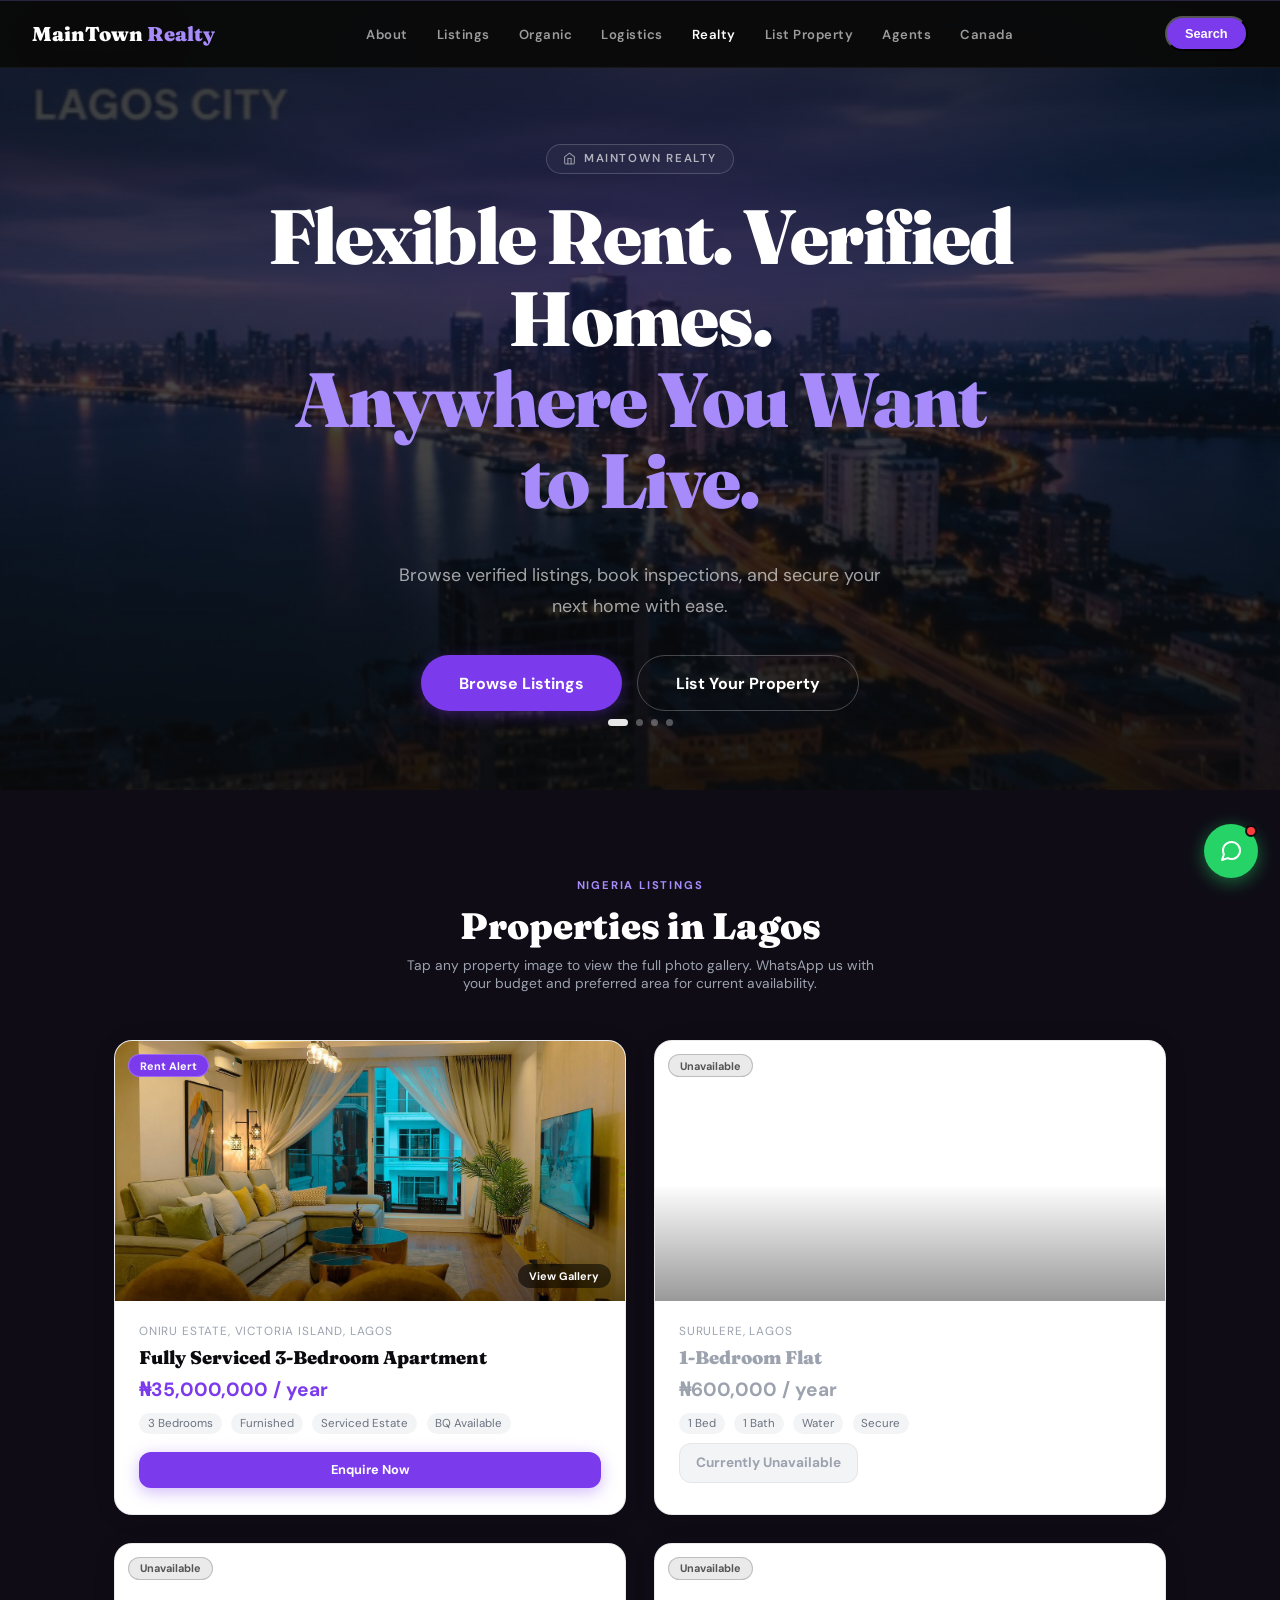
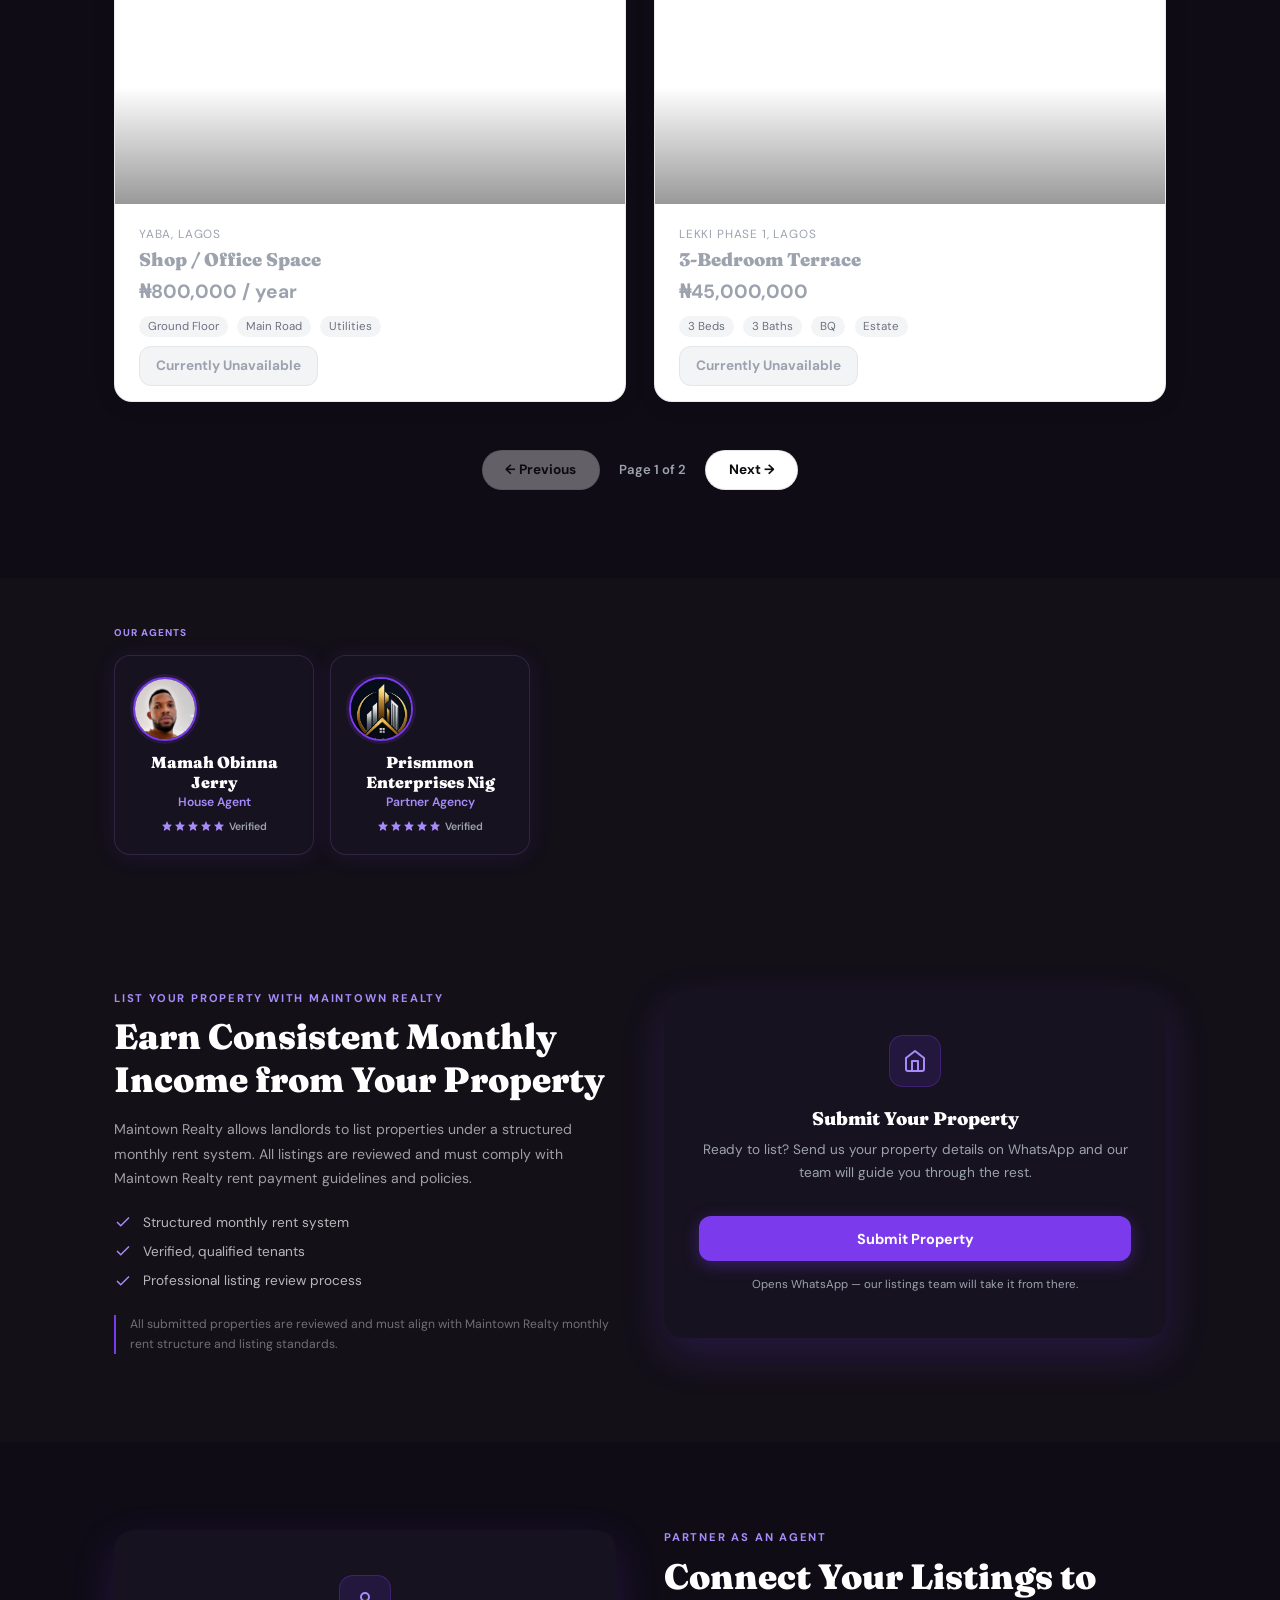
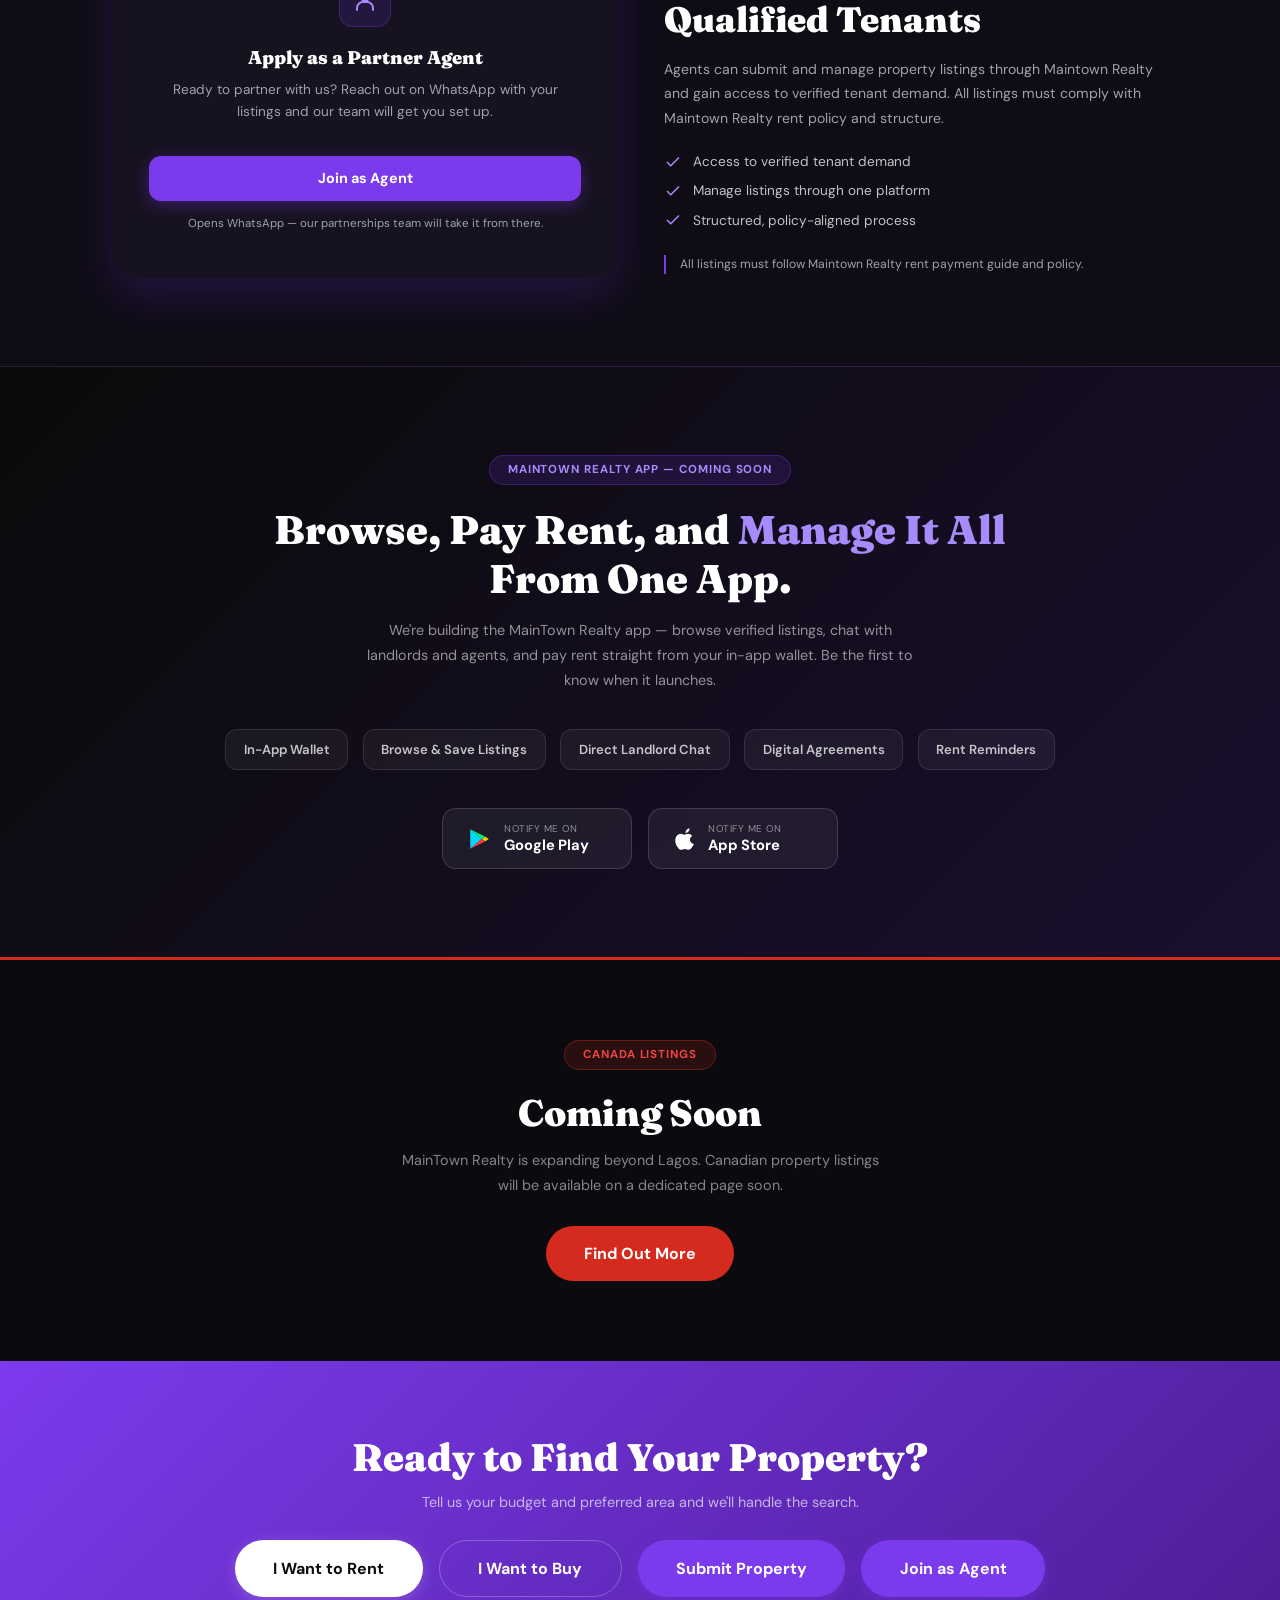
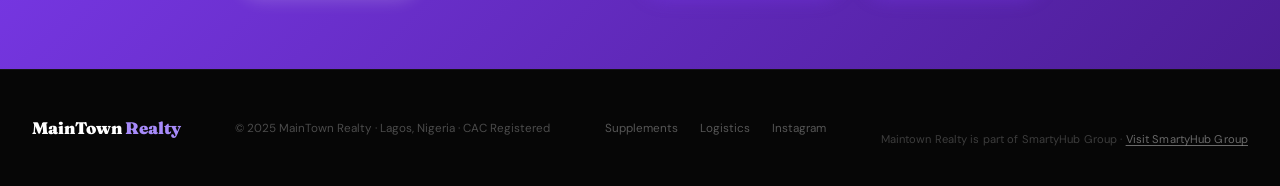
==== commit 7a255408: "Add files via upload" ====
--- a/index.html
+++ b/index.html
@@ -83,15 +83,6 @@
 /* LISTINGS — GRID (NOT SLIDER) */
 .listings-section { background:#0f0c16; padding:5.5rem 0; }
 
-.about-section { background:var(--bk); padding:4.5rem 0; border-bottom:1px solid var(--bd); }
-.about-inner { max-width:720px; margin:0 auto; text-align:center; }
-.about-inner h2 { font-family:'Fraunces',serif; font-size:clamp(1.6rem,3vw,2.2rem); color:var(--wh); margin-bottom:1.1rem; }
-.about-inner p { font-size:.95rem; color:var(--gr); line-height:1.8; margin-bottom:1.8rem; }
-.about-stats { display:flex; flex-wrap:wrap; justify-content:center; gap:.7rem; }
-.about-stat {
-  font-size:.76rem; font-weight:700; color:var(--pl); background:rgba(124,58,237,.1);
-  border:1px solid rgba(124,58,237,.25); padding:.5rem 1rem; border-radius:50px;
-}
 
 .agent-section { background:var(--bk2); padding:3rem 0; }
 .agent-grid { display:flex; flex-wrap:wrap; gap:1rem; }
@@ -302,7 +293,7 @@
 <nav class="nav">
   <a href="index.html" class="nav-logo">MainTown <em>Realty</em></a>
   <ul class="nav-links">
-    <li><a href="#about">About</a></li>
+    <li><a href="about.html">About</a></li>
     <li><a href="#listings">Listings</a></li>
     <li><a href="organic.html">Organic</a></li>
     <li><a href="logistics.html">Logistics</a></li>
@@ -347,21 +338,6 @@
     <button class="hero-dot" onclick="goToSlide(1)" aria-label="Abuja City"></button>
     <button class="hero-dot" onclick="goToSlide(2)" aria-label="Lagos Home"></button>
     <button class="hero-dot" onclick="goToSlide(3)" aria-label="Abuja Home"></button>
-  </div>
-</section>
-
-<!-- ABOUT -->
-<section class="about-section" id="about">
-  <div class="wrap about-inner">
-    <span class="eyebrow eyebrow-p">About Us</span>
-    <h2>Real Estate, Reimagined for Lagos</h2>
-    <p>MainTown Realty is part of the SmartyHub Group, built to make renting and buying property in Lagos simple, transparent, and fast. We connect verified tenants and buyers directly with landlords and agents — real listings, real conversations, real people on WhatsApp, with flexible Rent Now, Pay Later options so you don't need a full year's rent upfront to move in.</p>
-    <div class="about-stats">
-      <span class="about-stat">CAC Registered</span>
-      <span class="about-stat">Lagos-Based</span>
-      <span class="about-stat">WhatsApp-First Service</span>
-      <span class="about-stat">RNPL Flexible Payments</span>
-    </div>
   </div>
 </section>
 
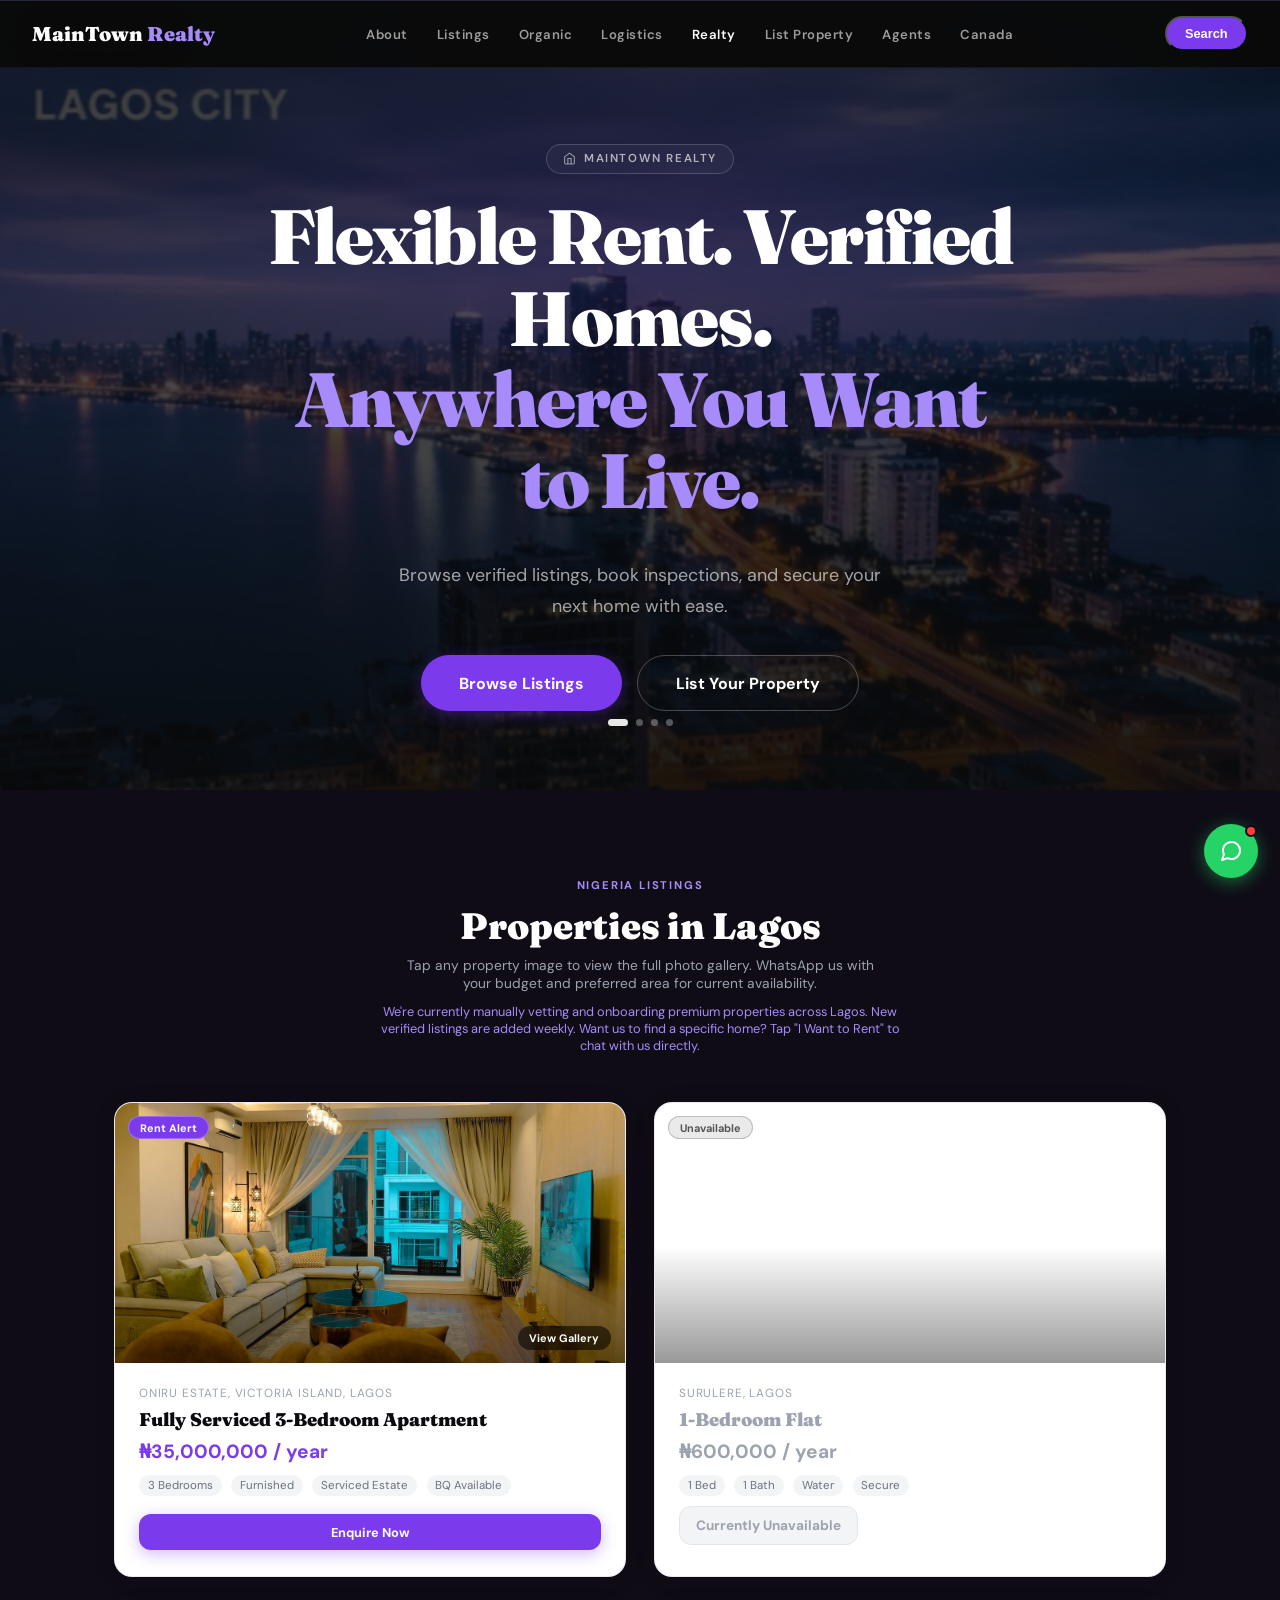
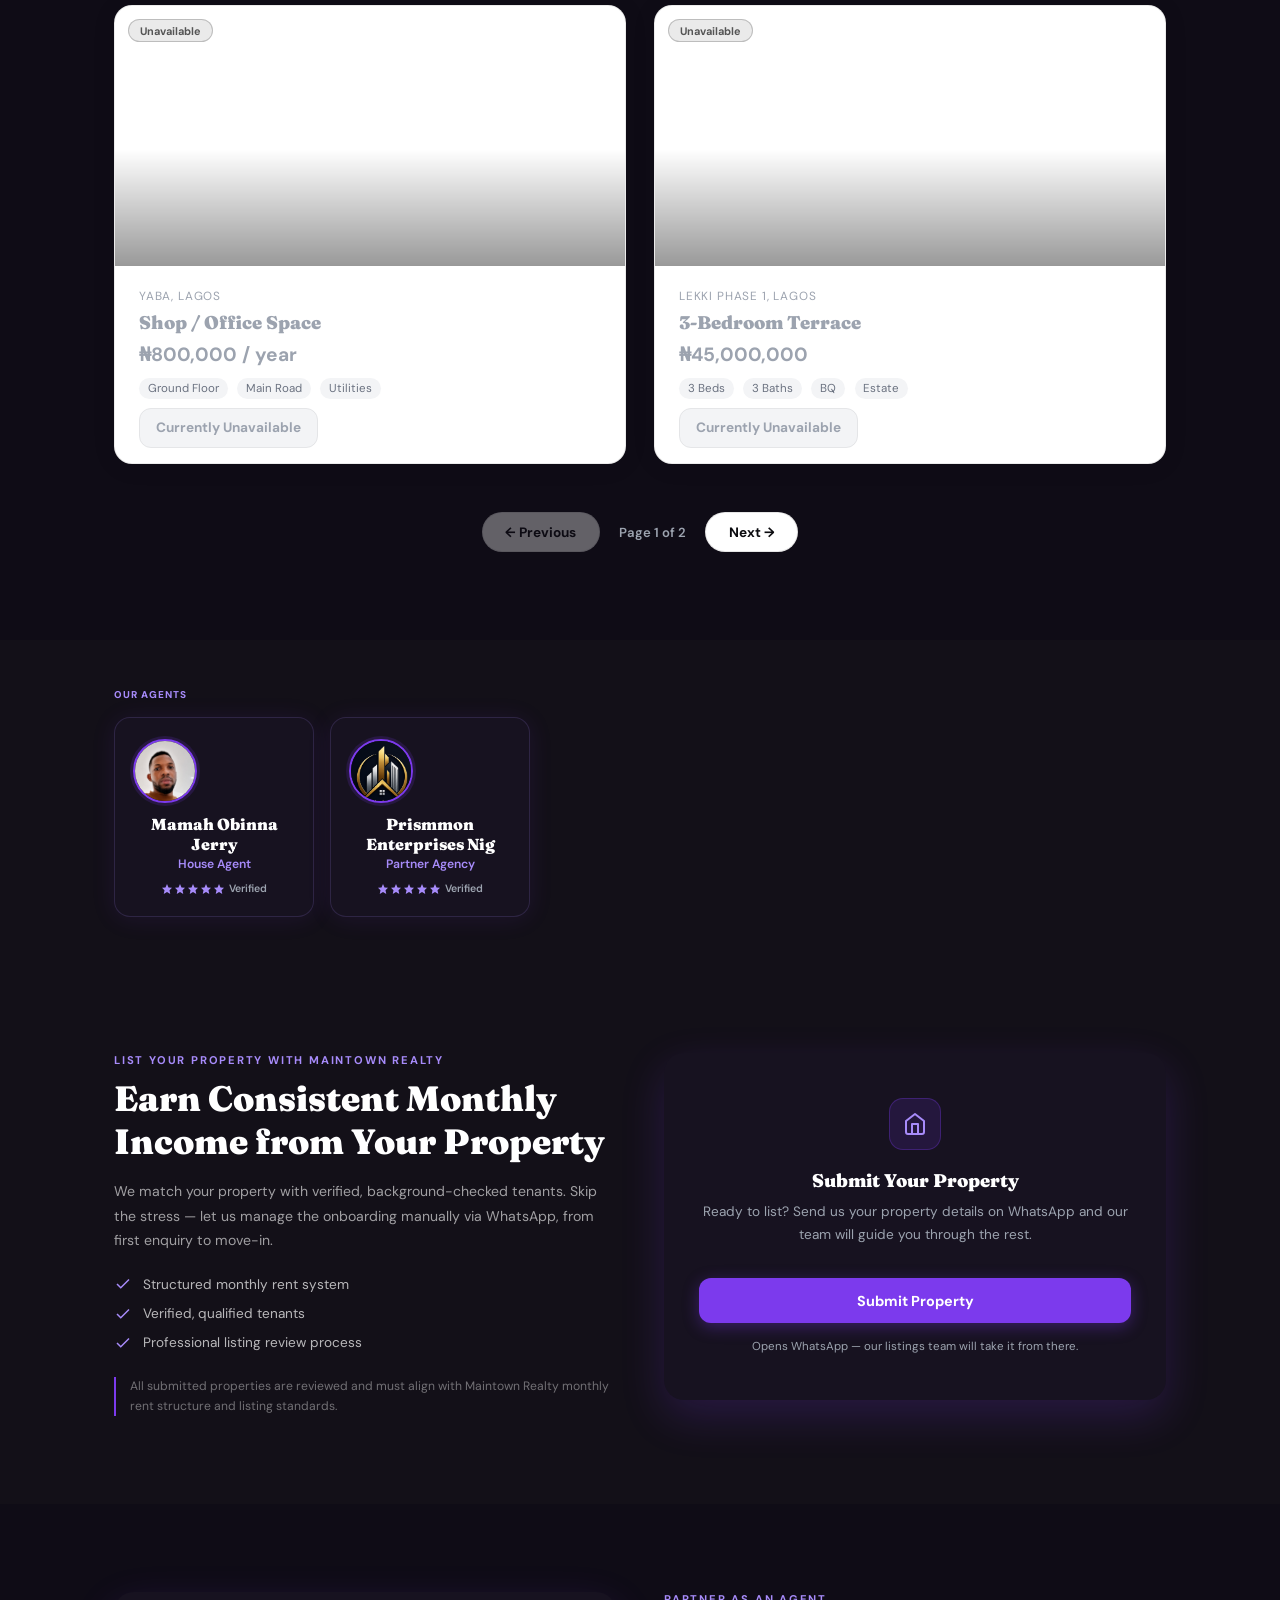
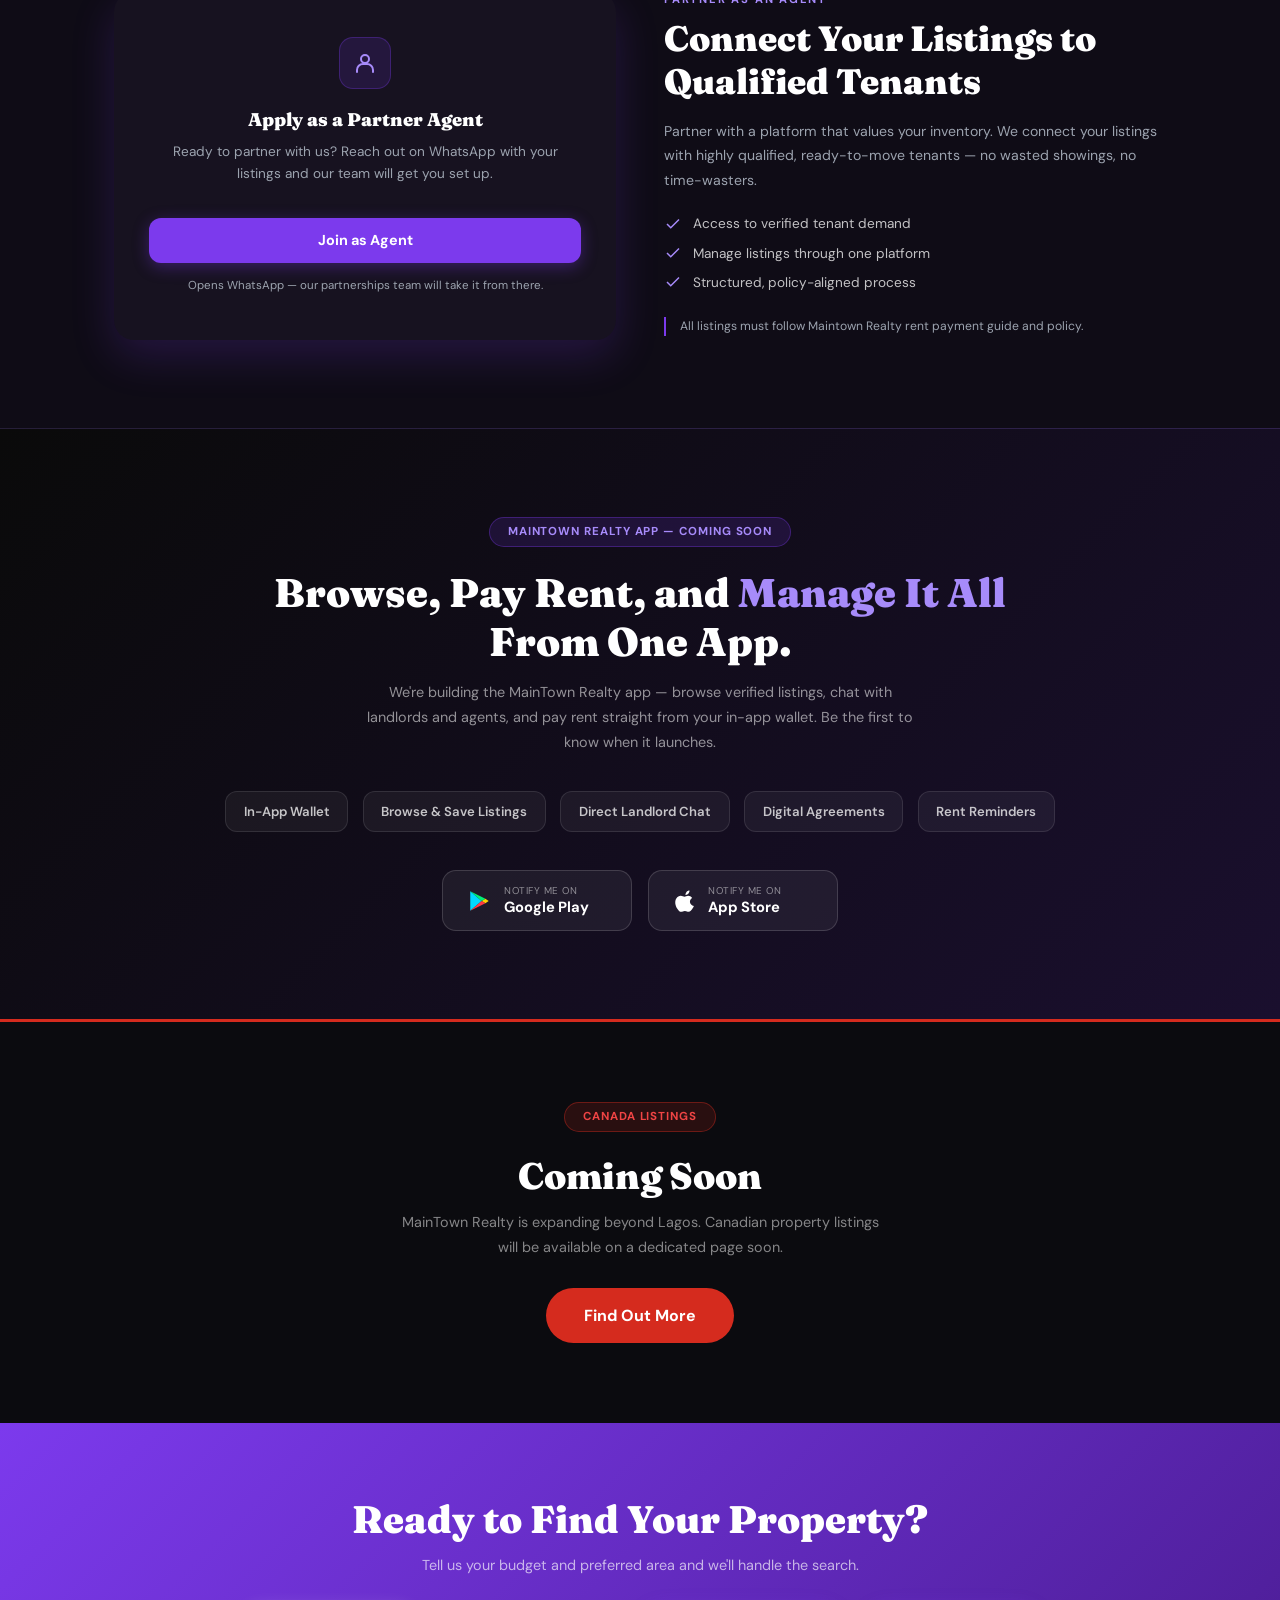
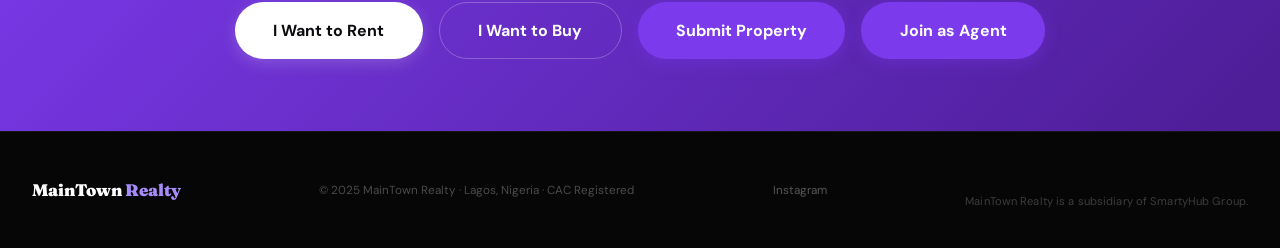
==== commit 17d0819e: "Add files via upload" ====
--- a/index.html
+++ b/index.html
@@ -3,7 +3,16 @@
 <head>
 <meta charset="UTF-8"/>
 <meta name="viewport" content="width=device-width,initial-scale=1"/>
-<title>MainTown Realty — Find a Home in Lagos · Flexible Payments</title>
+<title>MainTown Realty | Flexible Monthly Rent & Verified Homes in Lagos</title>
+<meta name="description" content="Browse verified apartments, duplexes, and commercial spaces for rent in Lagos, Nigeria. Pay flexible rent and connect directly with vetted landlords via MainTown Realty."/>
+<meta name="keywords" content="houses for rent in lagos, monthly rent apartment lagos, real estate agency victoria island, cheap self contain in yaba, maintown realty, verified landlords nigeria"/>
+
+<!-- Open Graph / Facebook -->
+<meta property="og:type" content="website"/>
+<meta property="og:url" content="https://www.maintownrealty.com/"/>
+<meta property="og:title" content="MainTown Realty | Flexible Monthly Rent & Verified Homes in Lagos"/>
+<meta property="og:description" content="Browse verified apartments, duplexes, and commercial spaces for rent in Lagos, Nigeria."/>
+
 <link rel="stylesheet" href="style.css"/>
 <link rel="preload" as="image" href="images/hero/lagos-city.jpg"/>
 <style>
@@ -292,7 +301,7 @@
 
 <nav class="nav">
   <a href="index.html" class="nav-logo">MainTown <em>Realty</em></a>
-  <ul class="nav-links">
+  <ul class="nav-links" id="navLinks">
     <li><a href="about.html">About</a></li>
     <li><a href="#listings">Listings</a></li>
     <li><a href="organic.html">Organic</a></li>
@@ -303,7 +312,14 @@
     <li><a href="#canada">Canada</a></li>
   </ul>
   <button id="navSearchBtn" class="nav-cta" onclick="toggleSearch()">Search</button>
+  <button class="nav-toggle" id="navToggle" onclick="toggleNavMenu()" aria-label="Menu"><span></span><span></span><span></span></button>
 </nav>
+<script>
+function toggleNavMenu() {
+  document.getElementById('navLinks').classList.toggle('open');
+  document.getElementById('navToggle').classList.toggle('open');
+}
+</script>
 
 <!-- SEARCH BAR -->
 <div class="search-bar" id="searchBar">
@@ -348,6 +364,7 @@
       <span class="eyebrow eyebrow-p">Nigeria Listings</span>
       <h2 style="color:var(--wh);font-size:clamp(1.6rem,3vw,2.3rem)">Properties in Lagos</h2>
       <p style="color:var(--gr);font-size:.86rem;margin-top:.5rem;max-width:480px;margin-left:auto;margin-right:auto">Tap any property image to view the full photo gallery. WhatsApp us with your budget and preferred area for current availability.</p>
+      <p style="color:var(--pl);font-size:.8rem;margin-top:.7rem;max-width:520px;margin-left:auto;margin-right:auto">We're currently manually vetting and onboarding premium properties across Lagos. New verified listings are added weekly. Want us to find a specific home? Tap "I Want to Rent" to chat with us directly.</p>
     </div>
 
     <div class="listings-grid" id="listingsGrid">
@@ -495,7 +512,7 @@
       <div class="onb-text">
         <span class="eyebrow eyebrow-p">List Your Property with Maintown Realty</span>
         <h2>Earn Consistent Monthly Income from Your Property</h2>
-        <p class="onb-desc">Maintown Realty allows landlords to list properties under a structured monthly rent system. All listings are reviewed and must comply with Maintown Realty rent payment guidelines and policies.</p>
+        <p class="onb-desc">We match your property with verified, background-checked tenants. Skip the stress — let us manage the onboarding manually via WhatsApp, from first enquiry to move-in.</p>
         <ul class="onb-perks">
           <li class="onb-perk"><svg width="18" height="18" viewBox="0 0 24 24" fill="none" stroke="currentColor" stroke-width="2"><path d="M20 6L9 17l-5-5"/></svg> Structured monthly rent system</li>
           <li class="onb-perk"><svg width="18" height="18" viewBox="0 0 24 24" fill="none" stroke="currentColor" stroke-width="2"><path d="M20 6L9 17l-5-5"/></svg> Verified, qualified tenants</li>
@@ -528,7 +545,7 @@
       <div class="onb-text">
         <span class="eyebrow eyebrow-p">Partner as an Agent</span>
         <h2>Connect Your Listings to Qualified Tenants</h2>
-        <p class="onb-desc">Agents can submit and manage property listings through Maintown Realty and gain access to verified tenant demand. All listings must comply with Maintown Realty rent policy and structure.</p>
+        <p class="onb-desc">Partner with a platform that values your inventory. We connect your listings with highly qualified, ready-to-move tenants — no wasted showings, no time-wasters.</p>
         <ul class="onb-perks">
           <li class="onb-perk"><svg width="18" height="18" viewBox="0 0 24 24" fill="none" stroke="currentColor" stroke-width="2"><path d="M20 6L9 17l-5-5"/></svg> Access to verified tenant demand</li>
           <li class="onb-perk"><svg width="18" height="18" viewBox="0 0 24 24" fill="none" stroke="currentColor" stroke-width="2"><path d="M20 6L9 17l-5-5"/></svg> Manage listings through one platform</li>
@@ -594,11 +611,9 @@
   <div class="footer-logo">MainTown <em>Realty</em></div>
   <div class="footer-copy">© 2025 MainTown Realty · Lagos, Nigeria · CAC Registered</div>
   <nav class="footer-nav">
-    <a href="organic.html">Supplements</a>
-    <a href="logistics.html">Logistics</a>
     <a href="https://instagram.com/maintownrealty" target="_blank">Instagram</a>
   </nav>
-  <div class="footer-parent">Maintown Realty is part of SmartyHub Group · <a href="smartyhub.html">Visit SmartyHub Group</a></div>
+  <div class="footer-parent">MainTown Realty is a subsidiary of SmartyHub Group.</div>
 </footer>
 
 <script>
--- a/style.css
+++ b/style.css
@@ -71,6 +71,14 @@
 .nav-links a { font-size:.82rem; font-weight:600; color:rgba(255,255,255,.6); letter-spacing:.04em; transition:color .18s; }
 .nav-links a:hover, .nav-links a.active { color:var(--wh); }
 .nav-cta { background:var(--wa); color:#fff; padding:.5rem 1.15rem; border-radius:50px; font-size:.8rem; font-weight:700; display:flex; align-items:center; gap:.35rem; transition:opacity .18s; }
+.nav-toggle {
+  display:none; flex-direction:column; justify-content:center; gap:5px; width:34px; height:34px;
+  background:transparent; border:none; cursor:pointer; padding:0;
+}
+.nav-toggle span { display:block; width:100%; height:2px; background:#fff; border-radius:2px; transition:transform .2s, opacity .2s; }
+.nav-toggle.open span:nth-child(1) { transform:translateY(7px) rotate(45deg); }
+.nav-toggle.open span:nth-child(2) { opacity:0; }
+.nav-toggle.open span:nth-child(3) { transform:translateY(-7px) rotate(-45deg); }
 .nav-cta:hover { opacity:.88; }
 
 /* ── STICKY WA ── */
@@ -125,7 +133,15 @@
   .grid-2 { grid-template-columns:1fr; gap:2rem; }
   .grid-3 { grid-template-columns:1fr 1fr; }
   .grid-4 { grid-template-columns:1fr 1fr; }
-  .nav-links { display:none; }
+  .nav-links {
+    display:none; position:absolute; top:100%; left:0; right:0; flex-direction:column; gap:0;
+    background:rgba(10,10,10,.98); backdrop-filter:blur(14px); border-bottom:1px solid rgba(255,255,255,.08);
+    padding:.5rem 1.2rem 1rem;
+  }
+  .nav-links.open { display:flex; }
+  .nav-links li { border-top:1px solid rgba(255,255,255,.06); }
+  .nav-links a { display:block; padding:.9rem .2rem; }
+  .nav-toggle { display:flex; }
   .nav { padding:.9rem 1.2rem; }
 }
 @media(max-width:580px) {
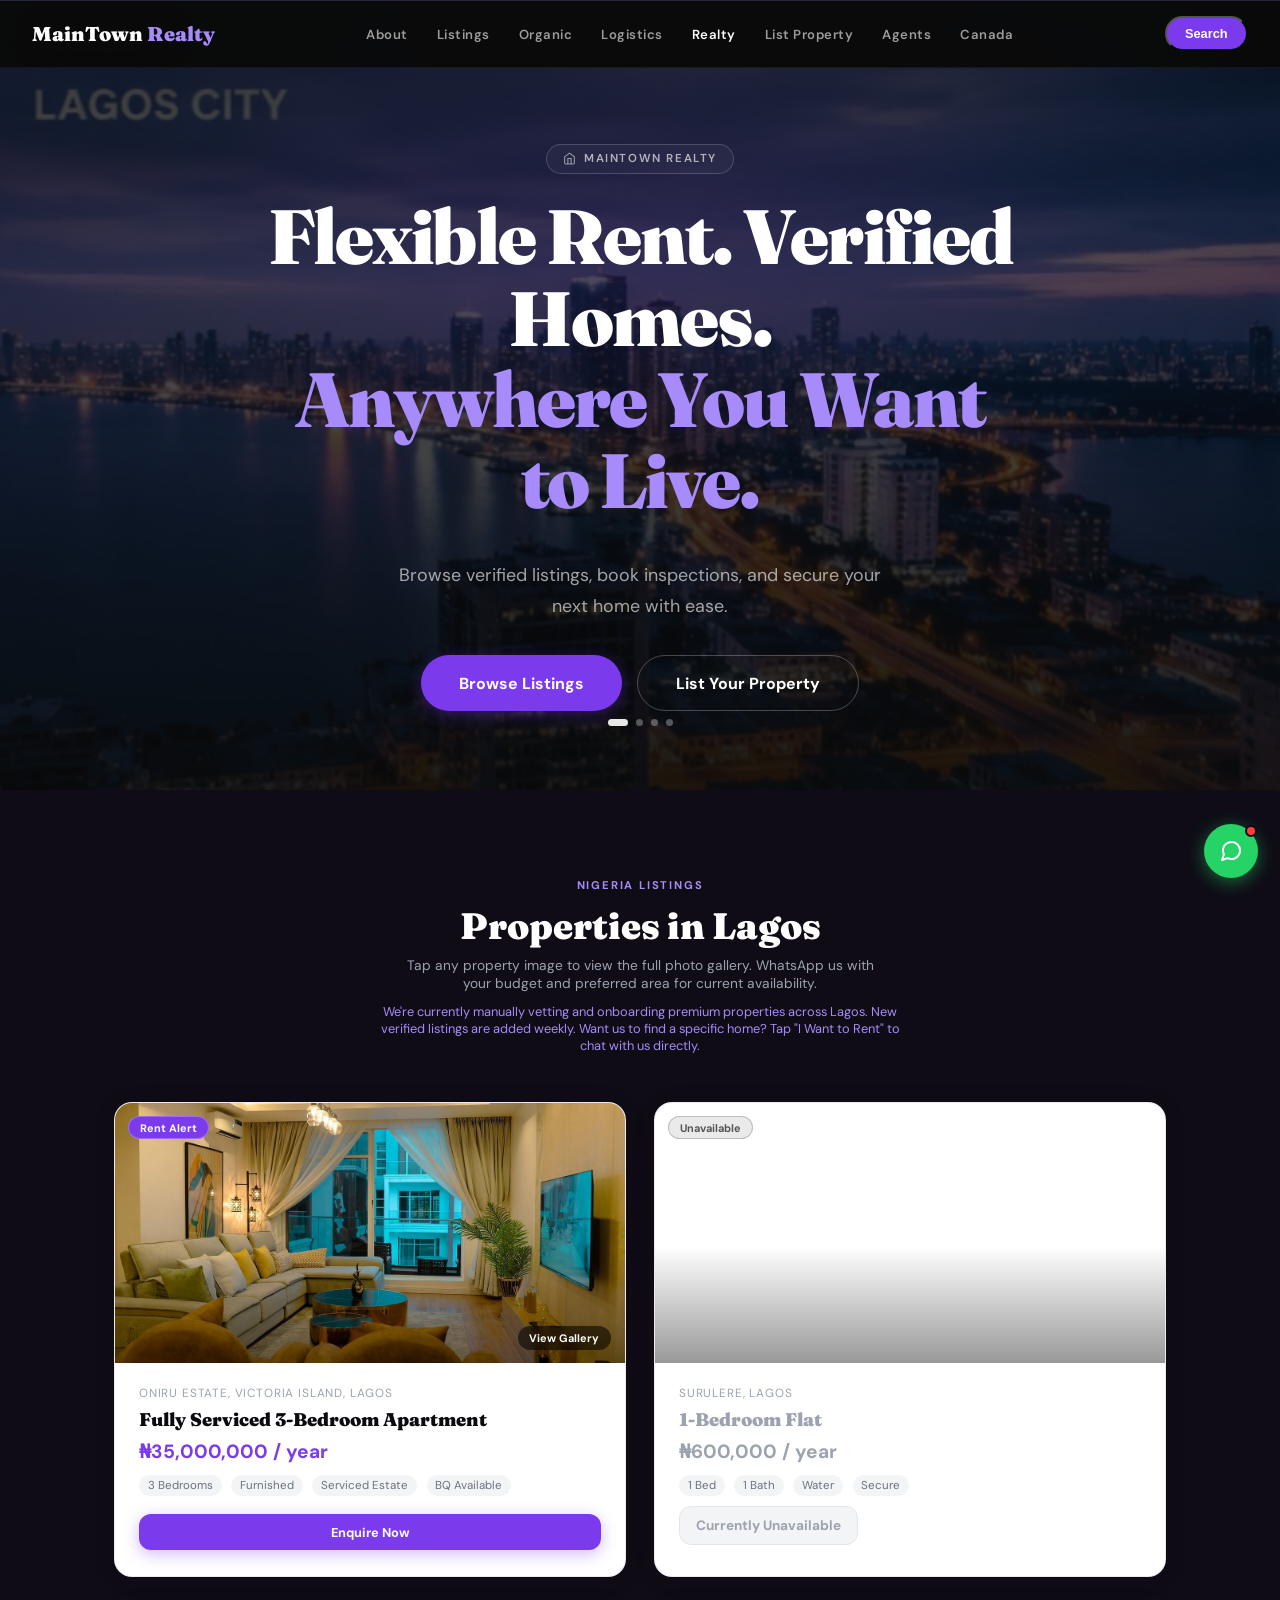
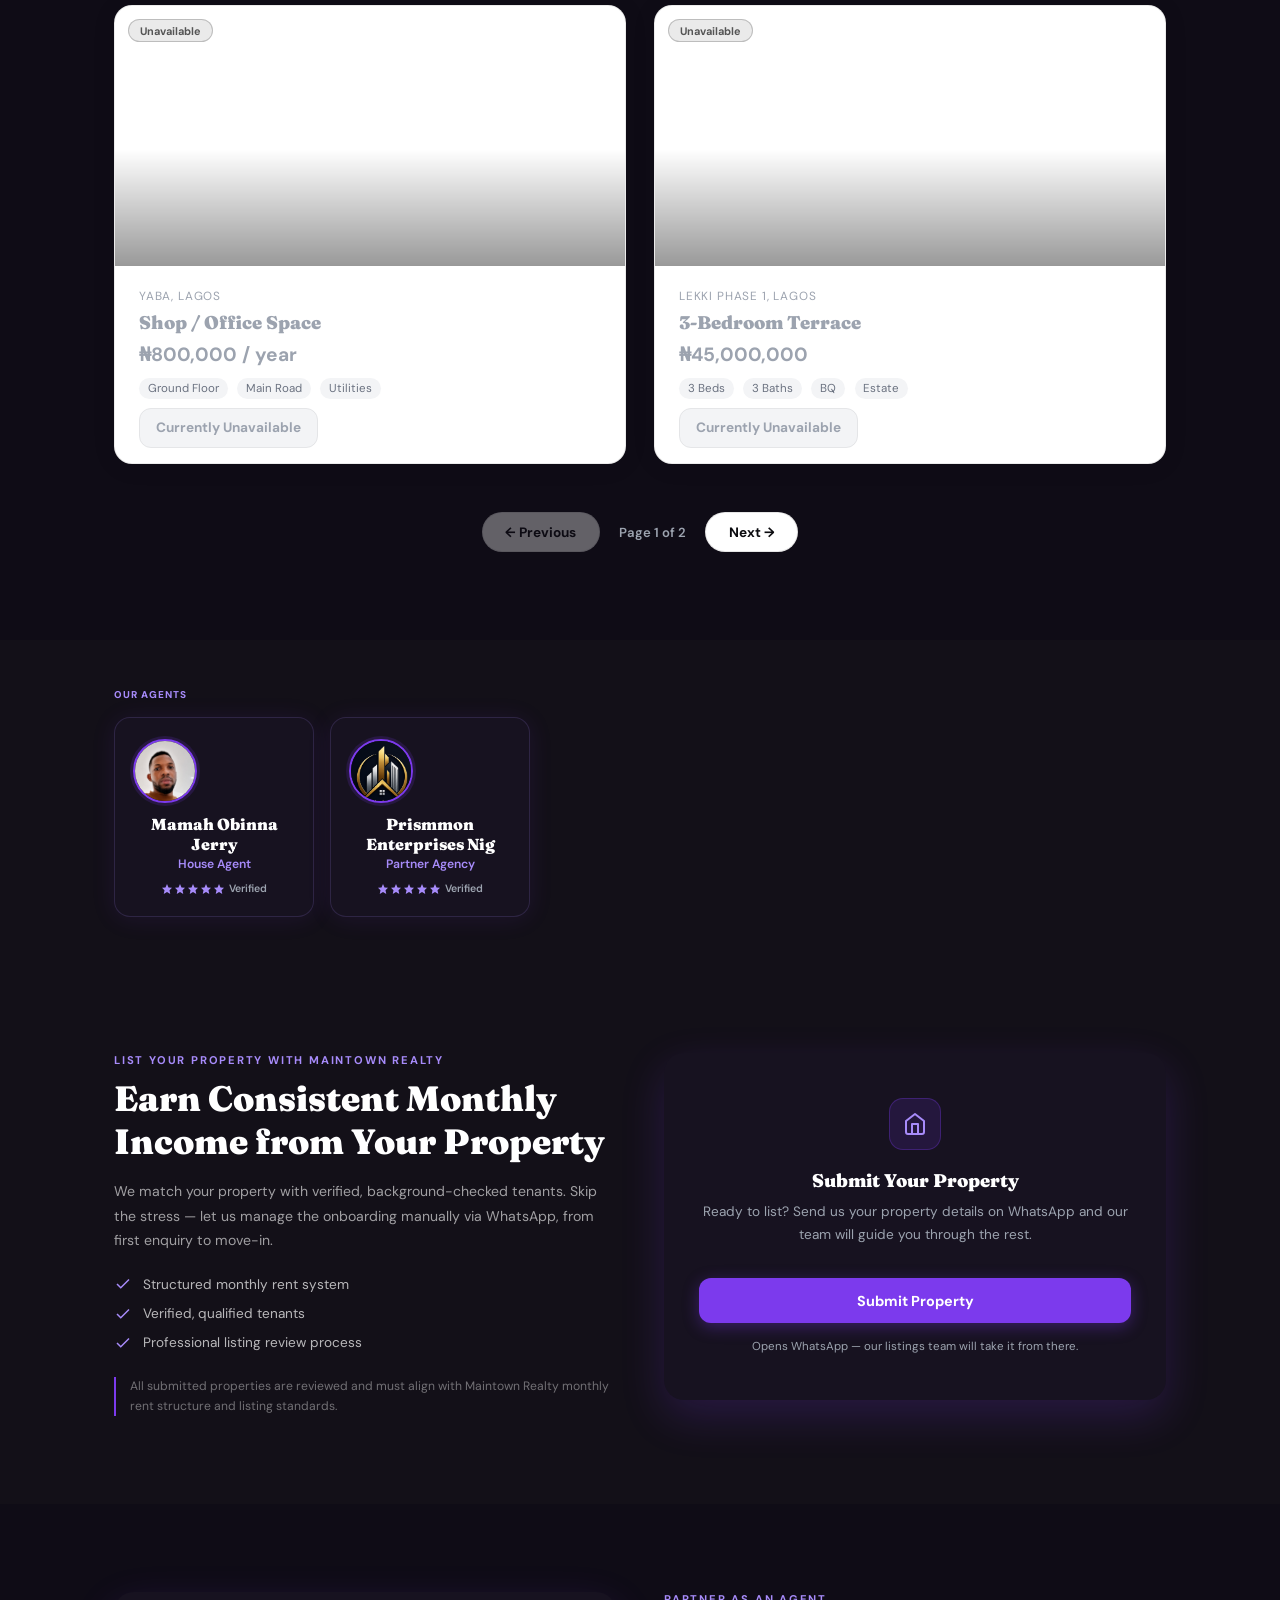
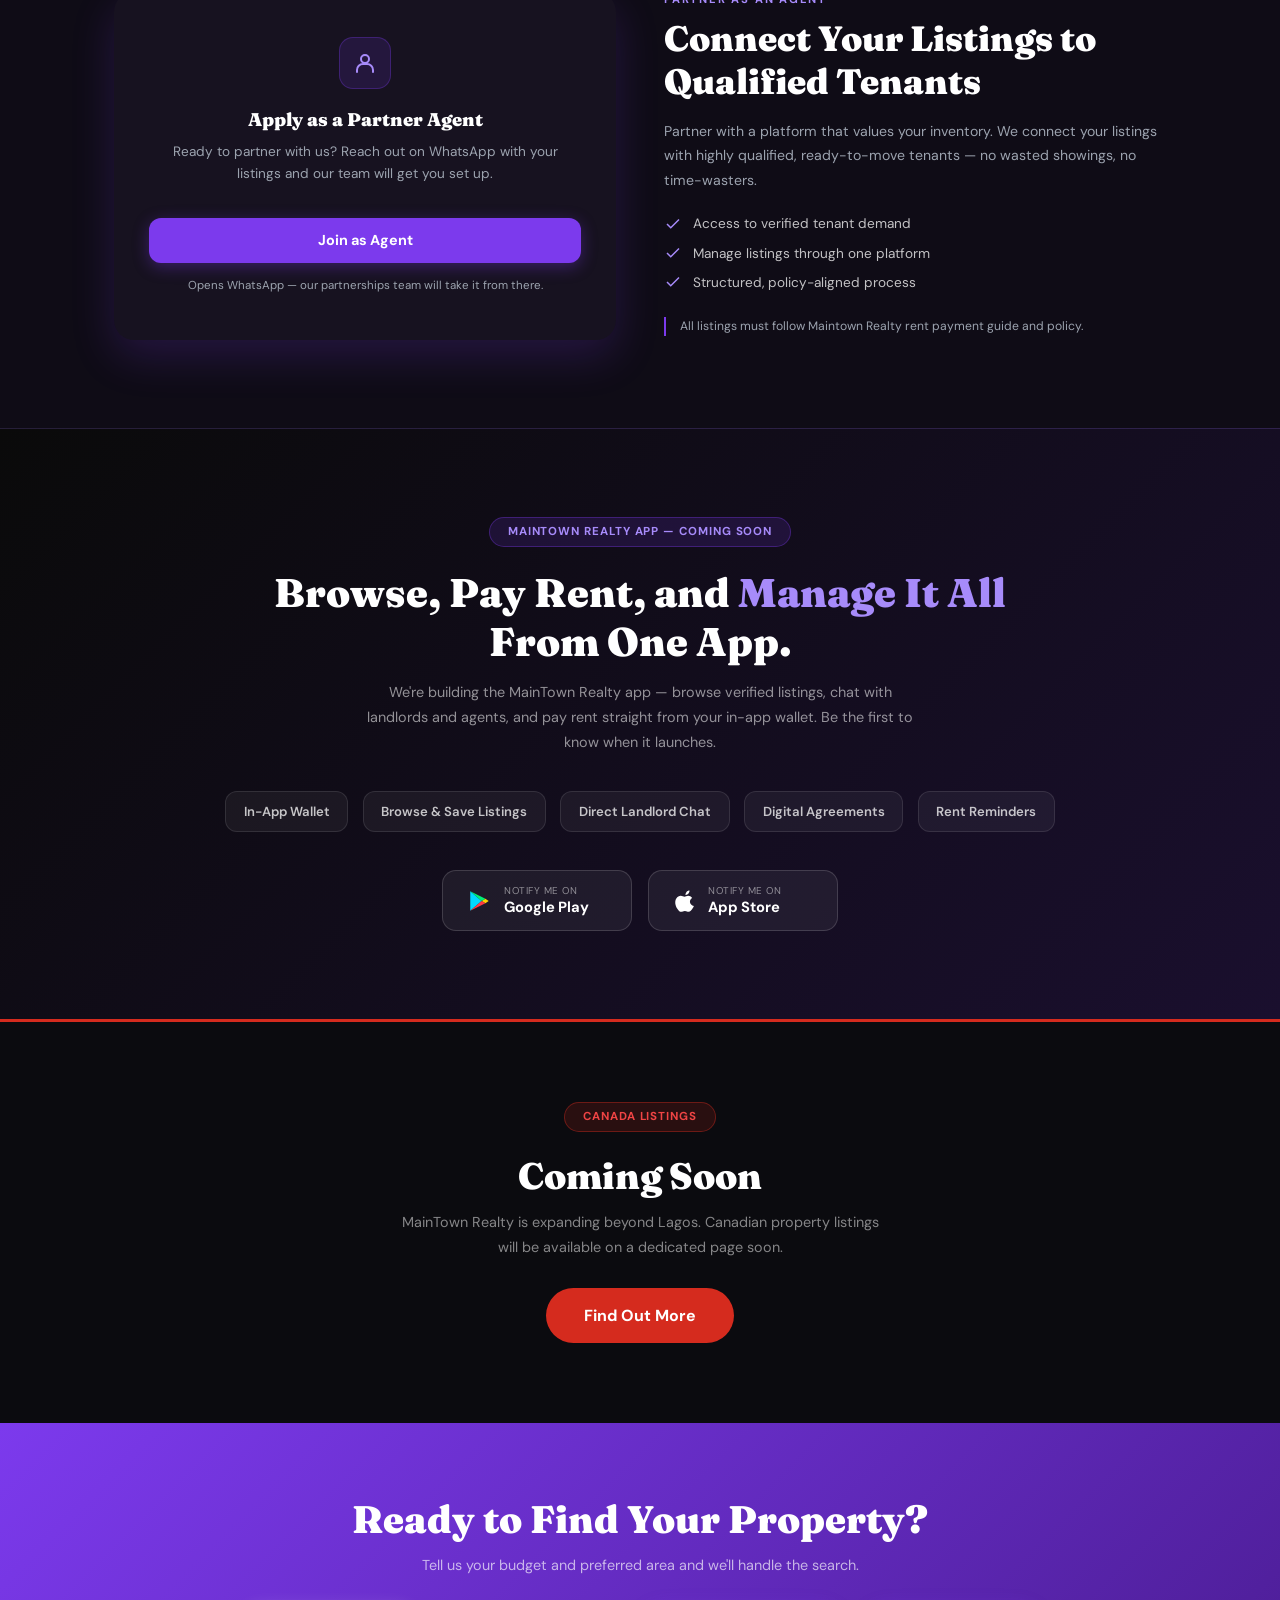
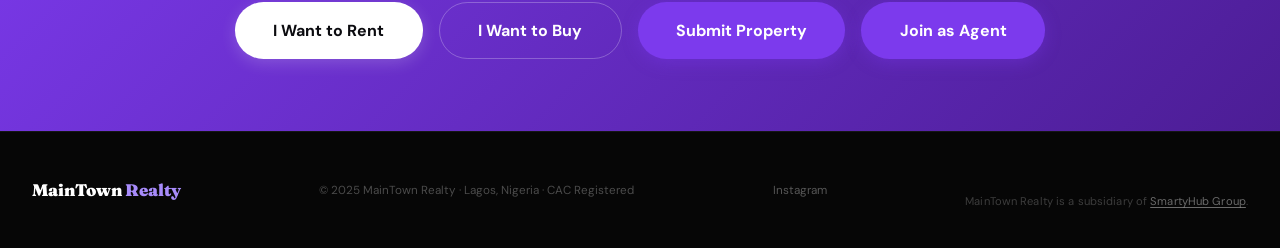
==== commit 2efd58ee: "Add files via upload" ====
--- a/index.html
+++ b/index.html
@@ -613,7 +613,7 @@
   <nav class="footer-nav">
     <a href="https://instagram.com/maintownrealty" target="_blank">Instagram</a>
   </nav>
-  <div class="footer-parent">MainTown Realty is a subsidiary of SmartyHub Group.</div>
+  <div class="footer-parent">MainTown Realty is a subsidiary of <a href="smartyhub.html">SmartyHub Group</a>.</div>
 </footer>
 
 <script>
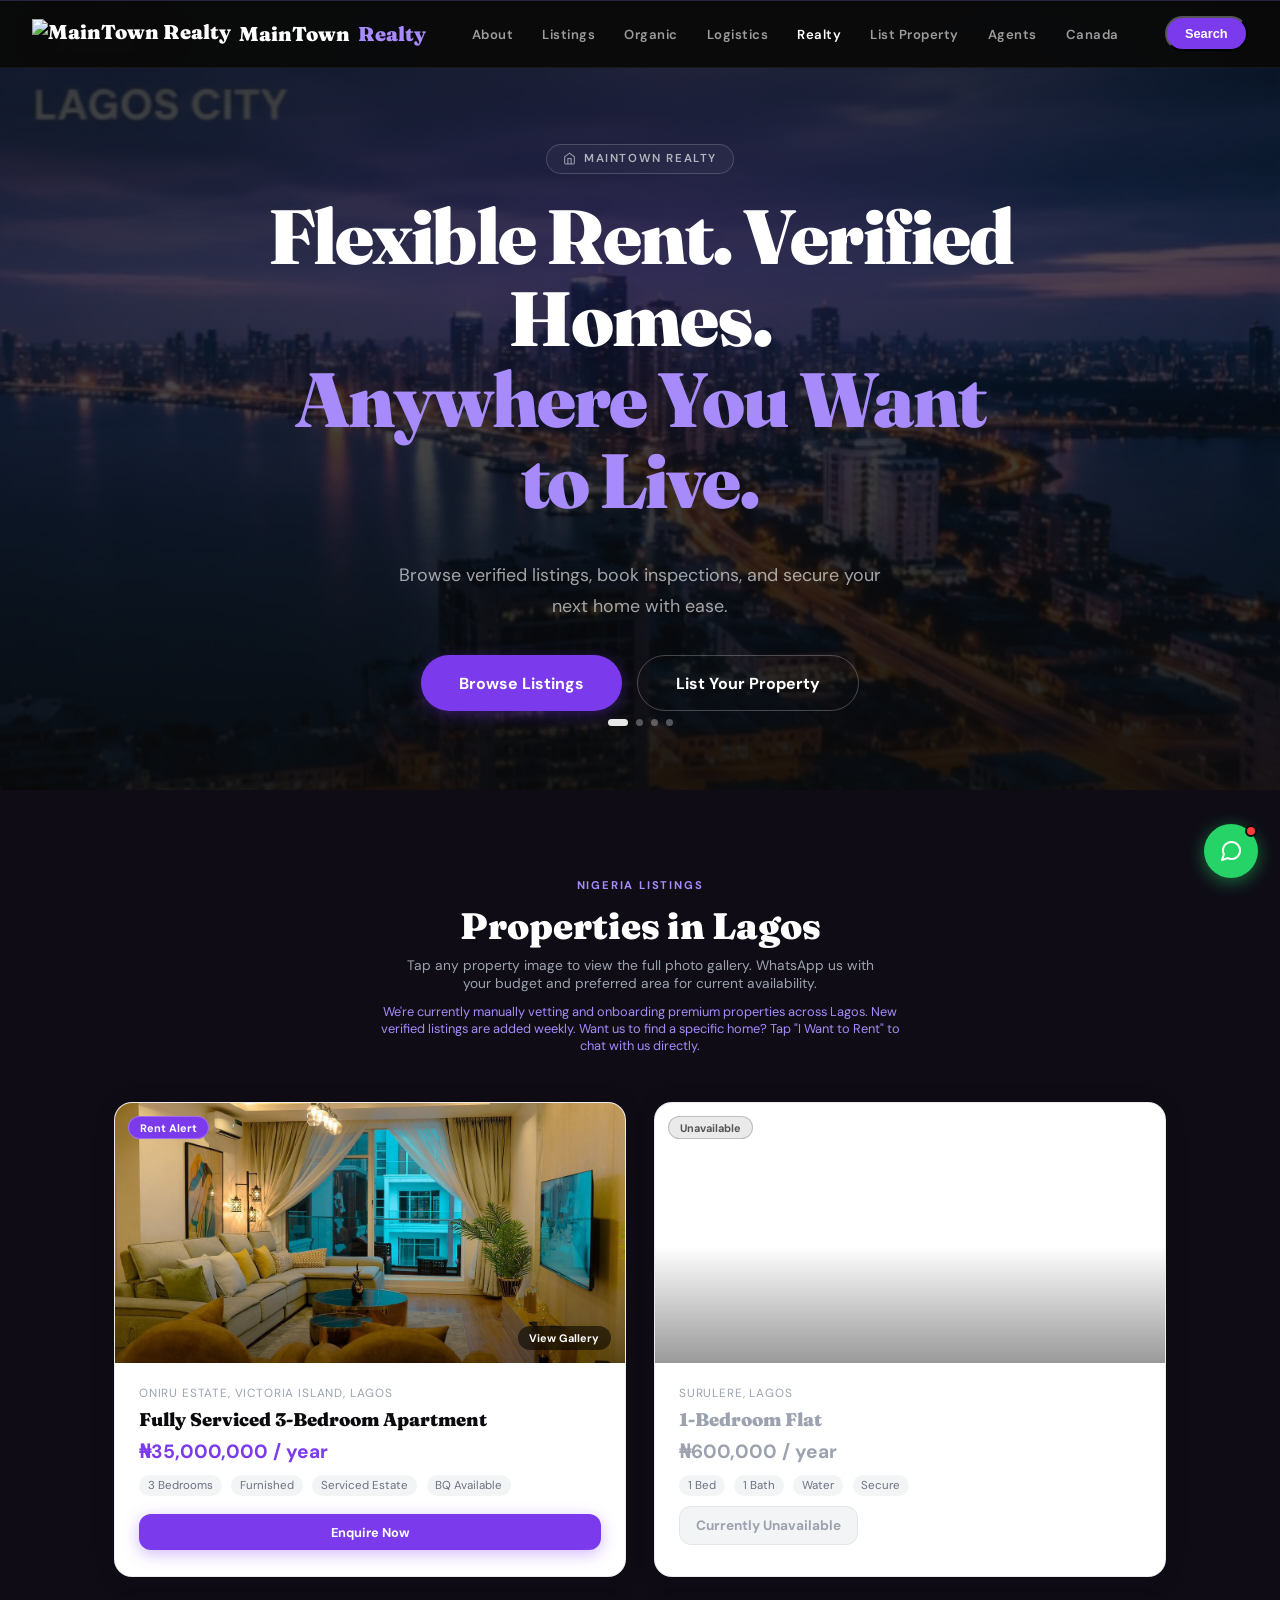
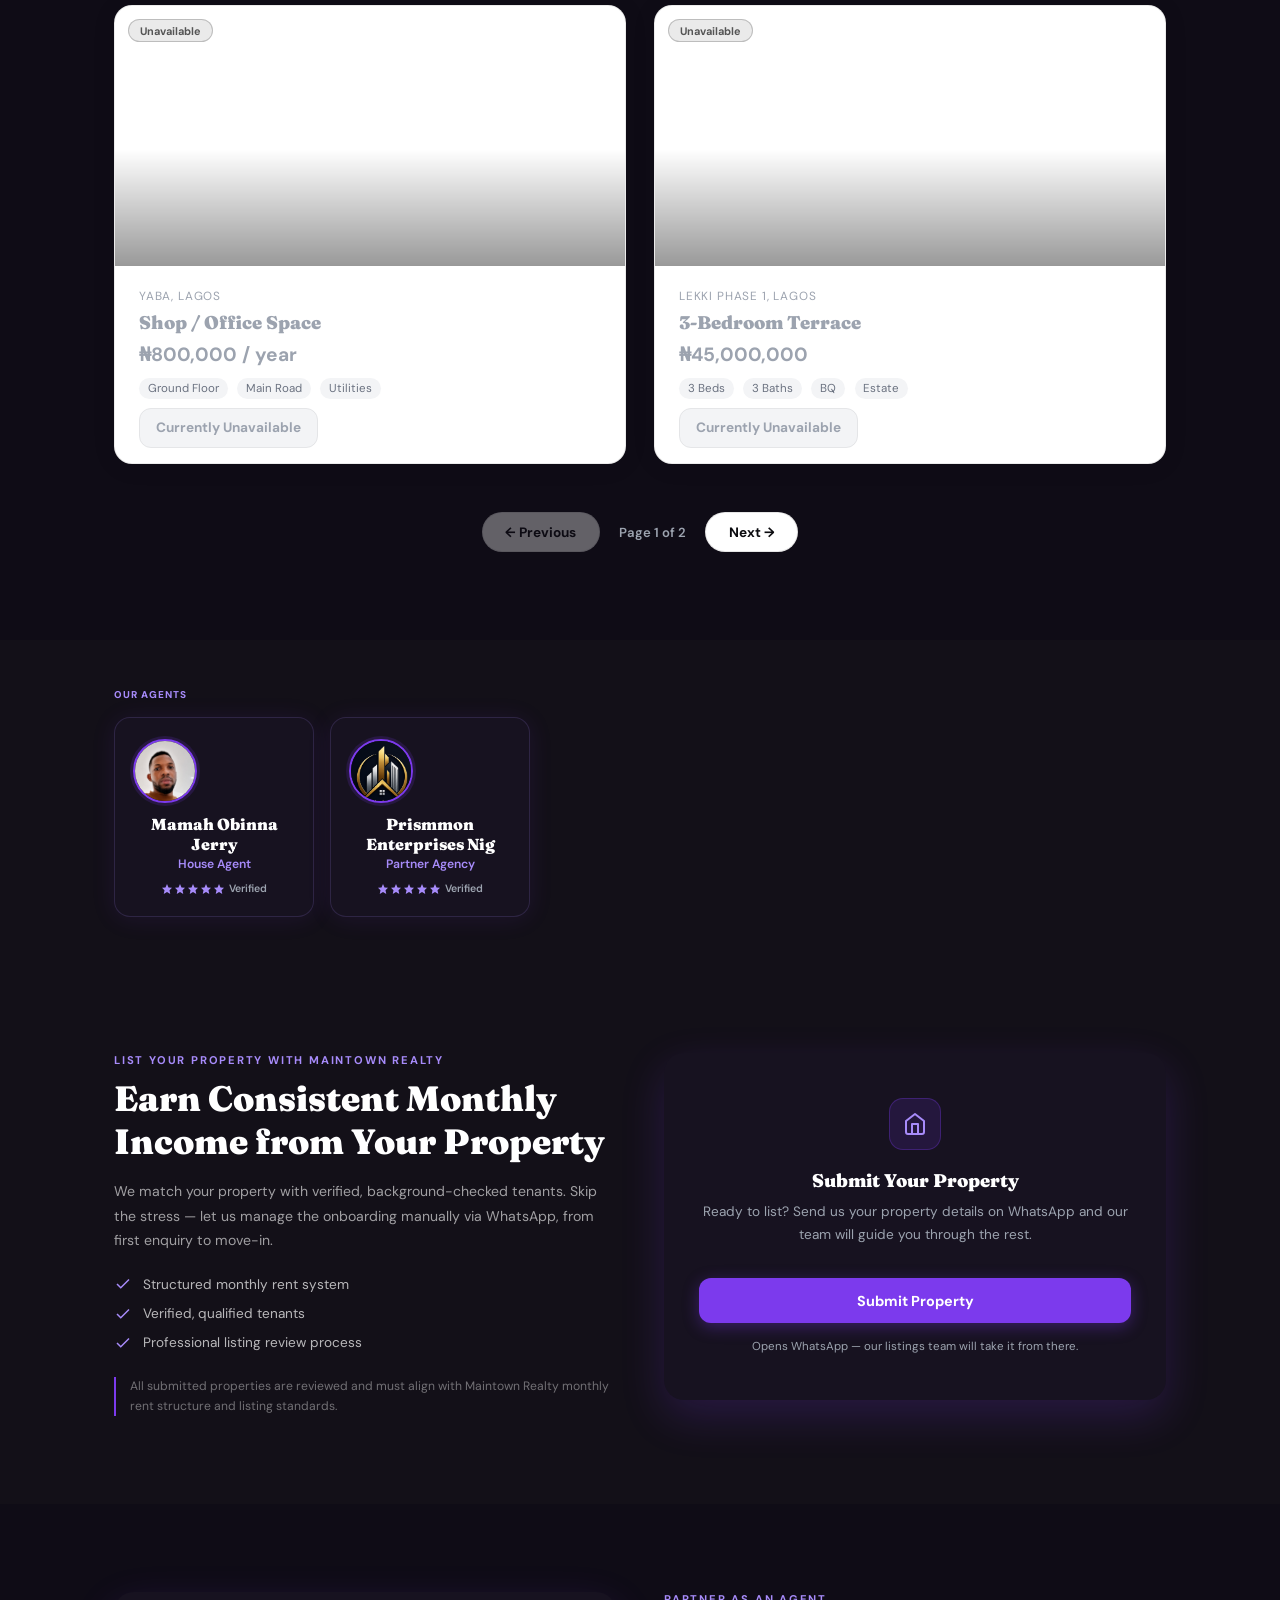
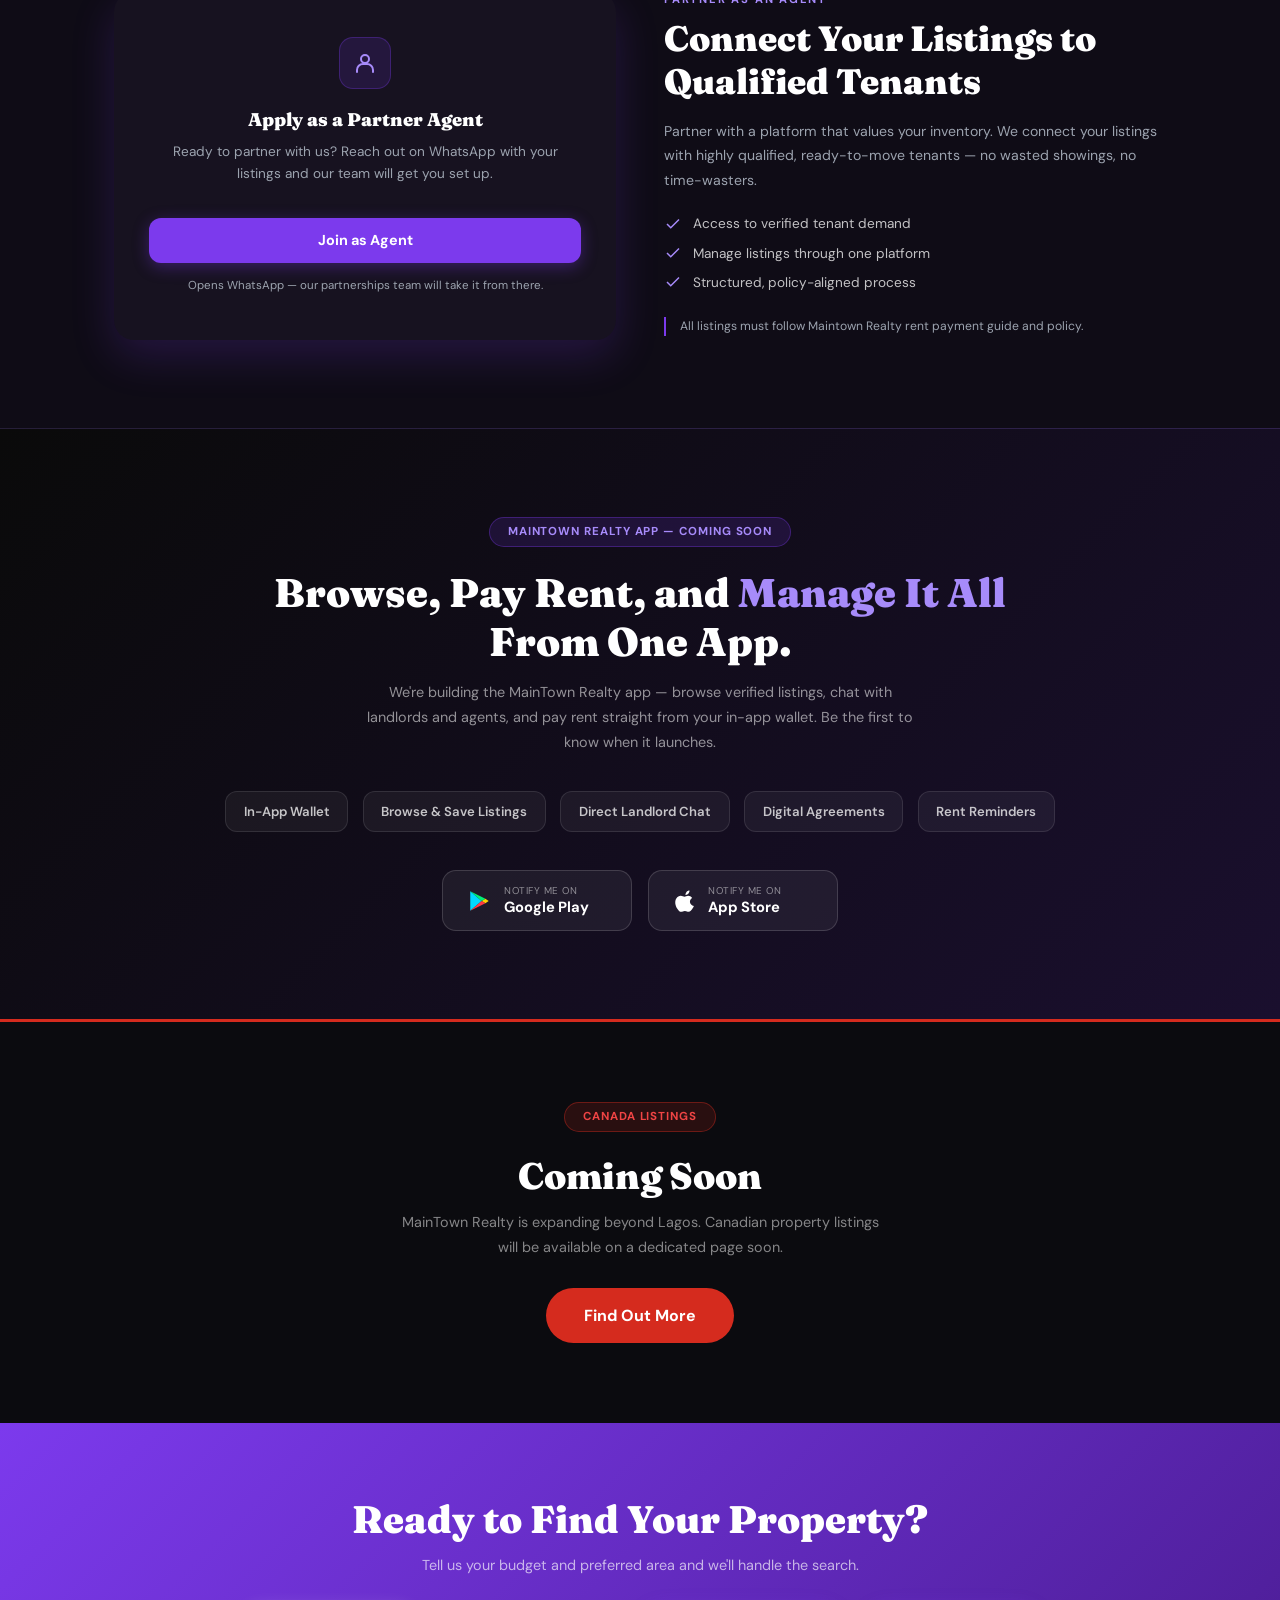
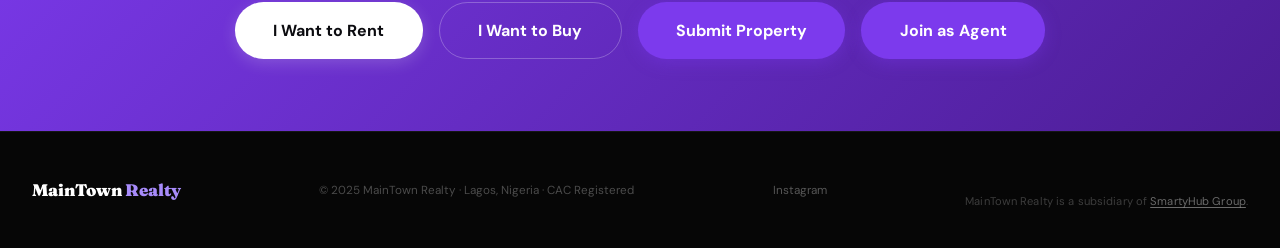
==== commit abe259d0: "Add files via upload" ====
--- a/index.html
+++ b/index.html
@@ -4,6 +4,10 @@
 <meta charset="UTF-8"/>
 <meta name="viewport" content="width=device-width,initial-scale=1"/>
 <title>MainTown Realty | Flexible Monthly Rent & Verified Homes in Lagos</title>
+<link rel="icon" href="favicon.ico" sizes="any"/>
+<link rel="icon" type="image/png" sizes="192x192" href="icon-192.png"/>
+<link rel="icon" type="image/png" sizes="512x512" href="icon-512.png"/>
+<link rel="apple-touch-icon" href="apple-touch-icon.png"/>
 <meta name="description" content="Browse verified apartments, duplexes, and commercial spaces for rent in Lagos, Nigeria. Pay flexible rent and connect directly with vetted landlords via MainTown Realty."/>
 <meta name="keywords" content="houses for rent in lagos, monthly rent apartment lagos, real estate agency victoria island, cheap self contain in yaba, maintown realty, verified landlords nigeria"/>
 
@@ -300,7 +304,7 @@
 <div class="wa-float"><a href="https://wa.me/2348066611017?text=Hi,%20I%20want%20to%20find%20a%20property" target="_blank"><svg width="24" height="24" viewBox="0 0 24 24" fill="none" stroke="currentColor" stroke-width="2" stroke-linecap="round" stroke-linejoin="round"><path d="M21 11.5a8.38 8.38 0 0 1-.9 3.8 8.5 8.5 0 0 1-7.6 4.7 8.38 8.38 0 0 1-3.8-.9L3 21l1.9-5.7a8.38 8.38 0 0 1-.9-3.8 8.5 8.5 0 0 1 4.7-7.6 8.38 8.38 0 0 1 3.8-.9h.5a8.48 8.48 0 0 1 8 8v.5z"/></svg><span class="wa-dot"></span></a></div>
 
 <nav class="nav">
-  <a href="index.html" class="nav-logo">MainTown <em>Realty</em></a>
+  <a href="index.html" class="nav-logo"><img src="images/brand/logo-icon.png" alt="MainTown Realty" class="nav-logo-icon"/>MainTown <em>Realty</em></a>
   <ul class="nav-links" id="navLinks">
     <li><a href="about.html">About</a></li>
     <li><a href="#listings">Listings</a></li>
--- a/style.css
+++ b/style.css
@@ -65,7 +65,8 @@
 
 /* ── NAV ── */
 .nav { position:fixed; top:0; left:0; right:0; z-index:100; display:flex; align-items:center; justify-content:space-between; padding:1rem 2rem; background:rgba(10,10,10,.96); backdrop-filter:blur(14px); border-bottom:1px solid rgba(255,255,255,.06); }
-.nav-logo { font-family:'Fraunces',serif; font-size:1.25rem; font-weight:900; color:var(--wh); }
+.nav-logo { font-family:'Fraunces',serif; font-size:1.25rem; font-weight:900; color:var(--wh); display:flex; align-items:center; gap:.5rem; }
+.nav-logo-icon { height:30px; width:auto; display:block; }
 .nav-logo em { color:var(--pl); font-style:normal; }
 .nav-links { display:flex; gap:1.8rem; list-style:none; }
 .nav-links a { font-size:.82rem; font-weight:600; color:rgba(255,255,255,.6); letter-spacing:.04em; transition:color .18s; }
